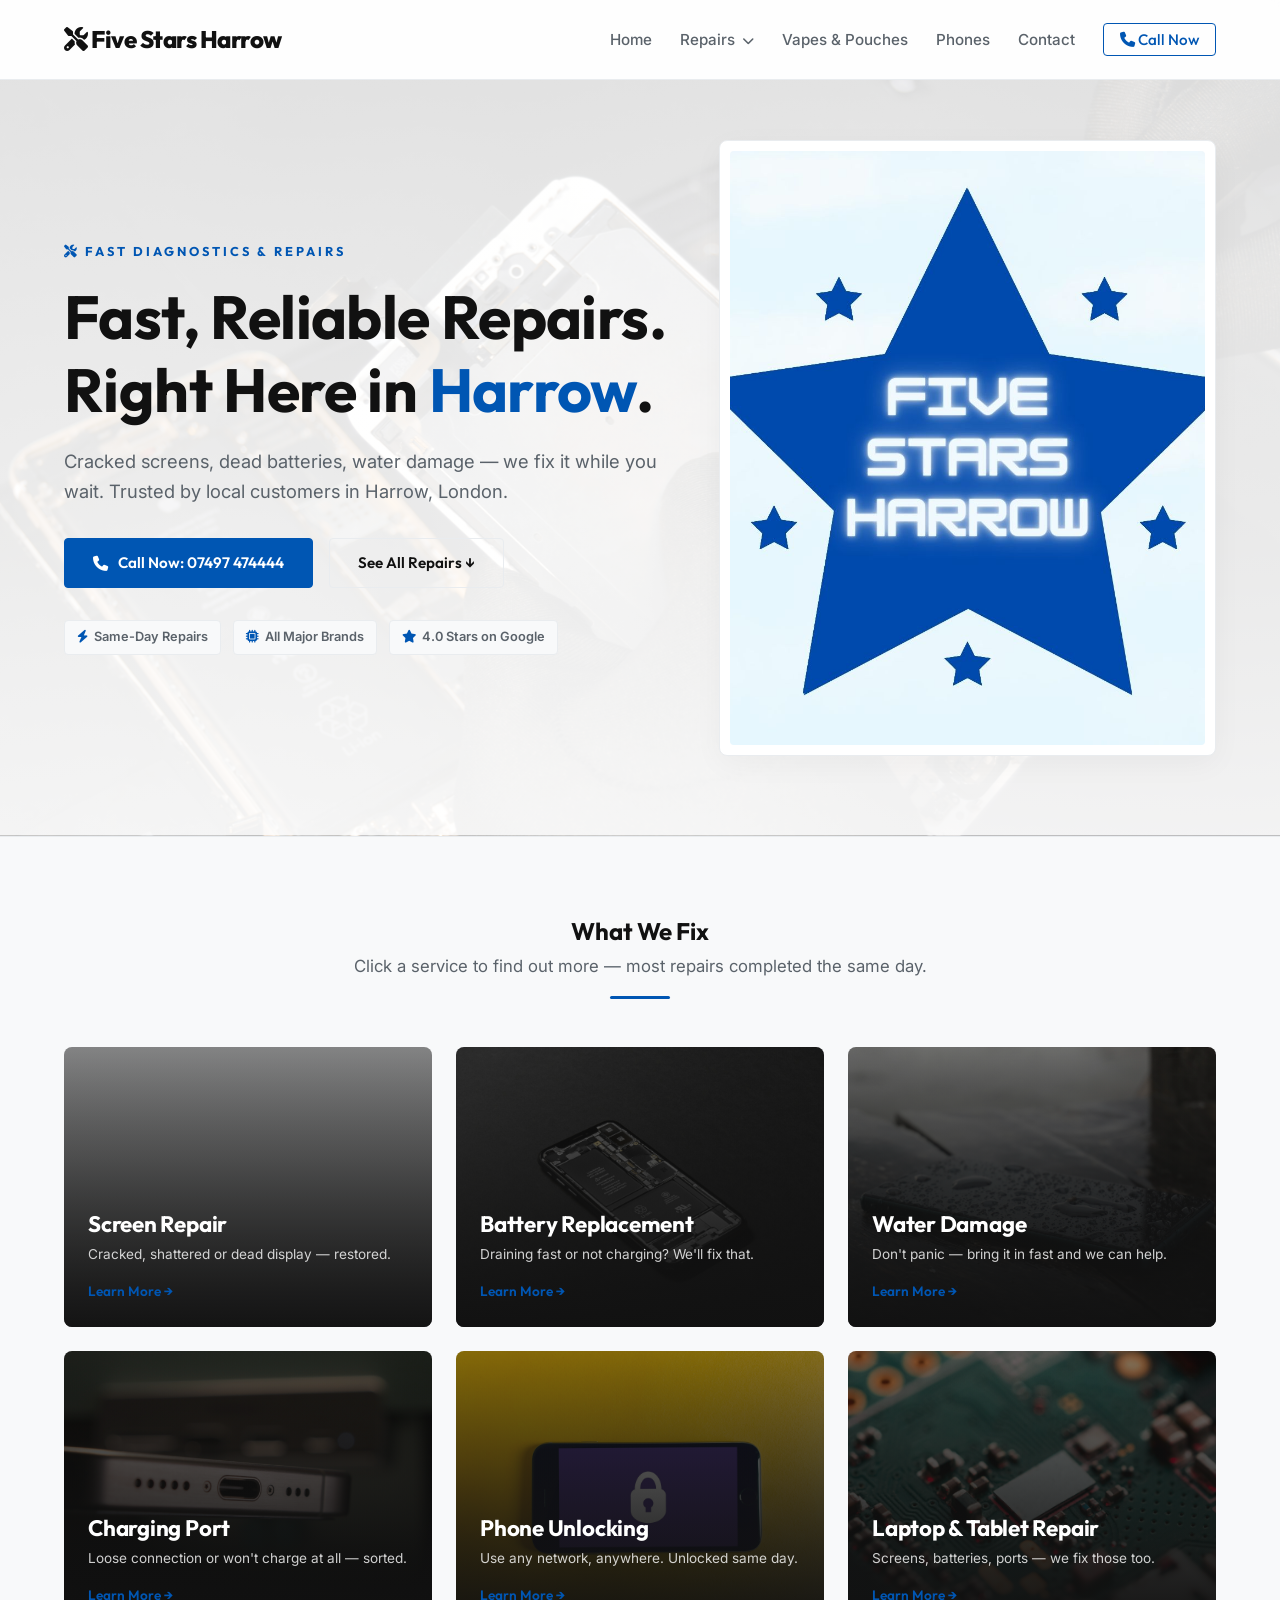
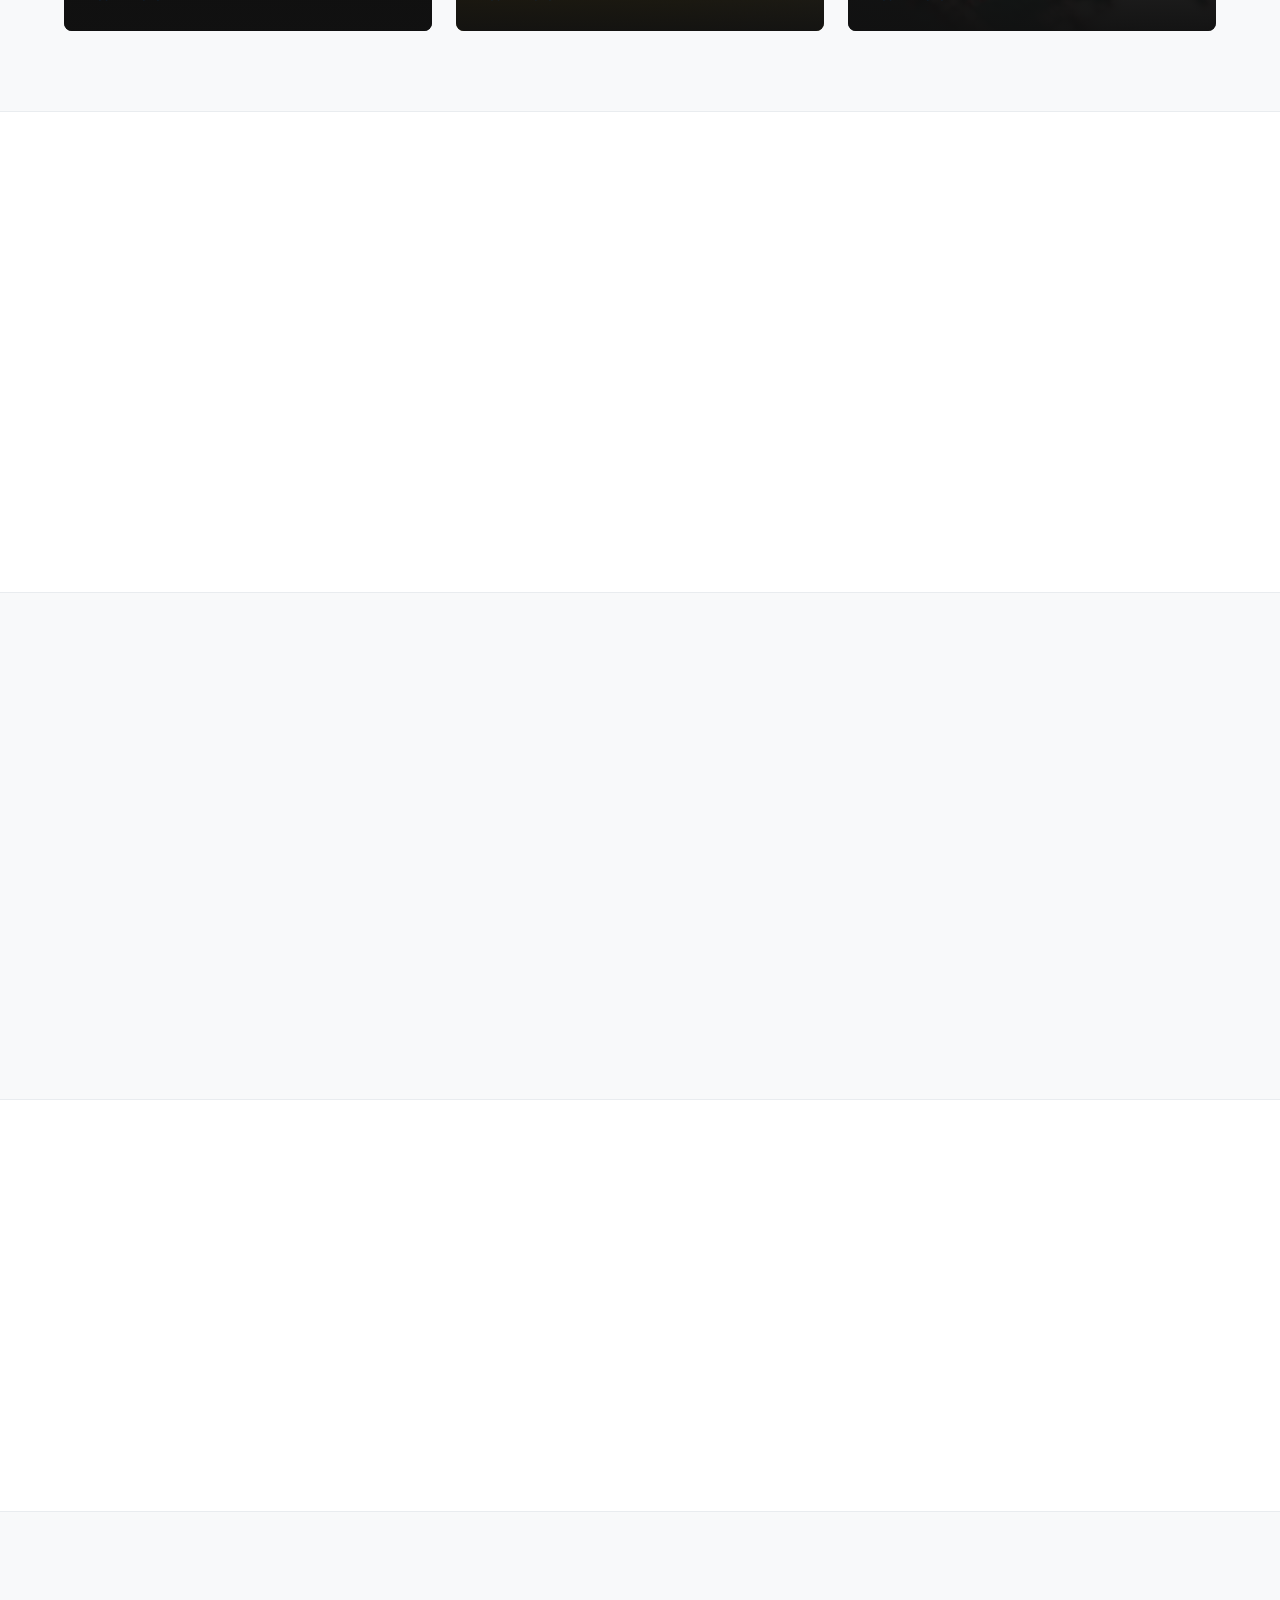
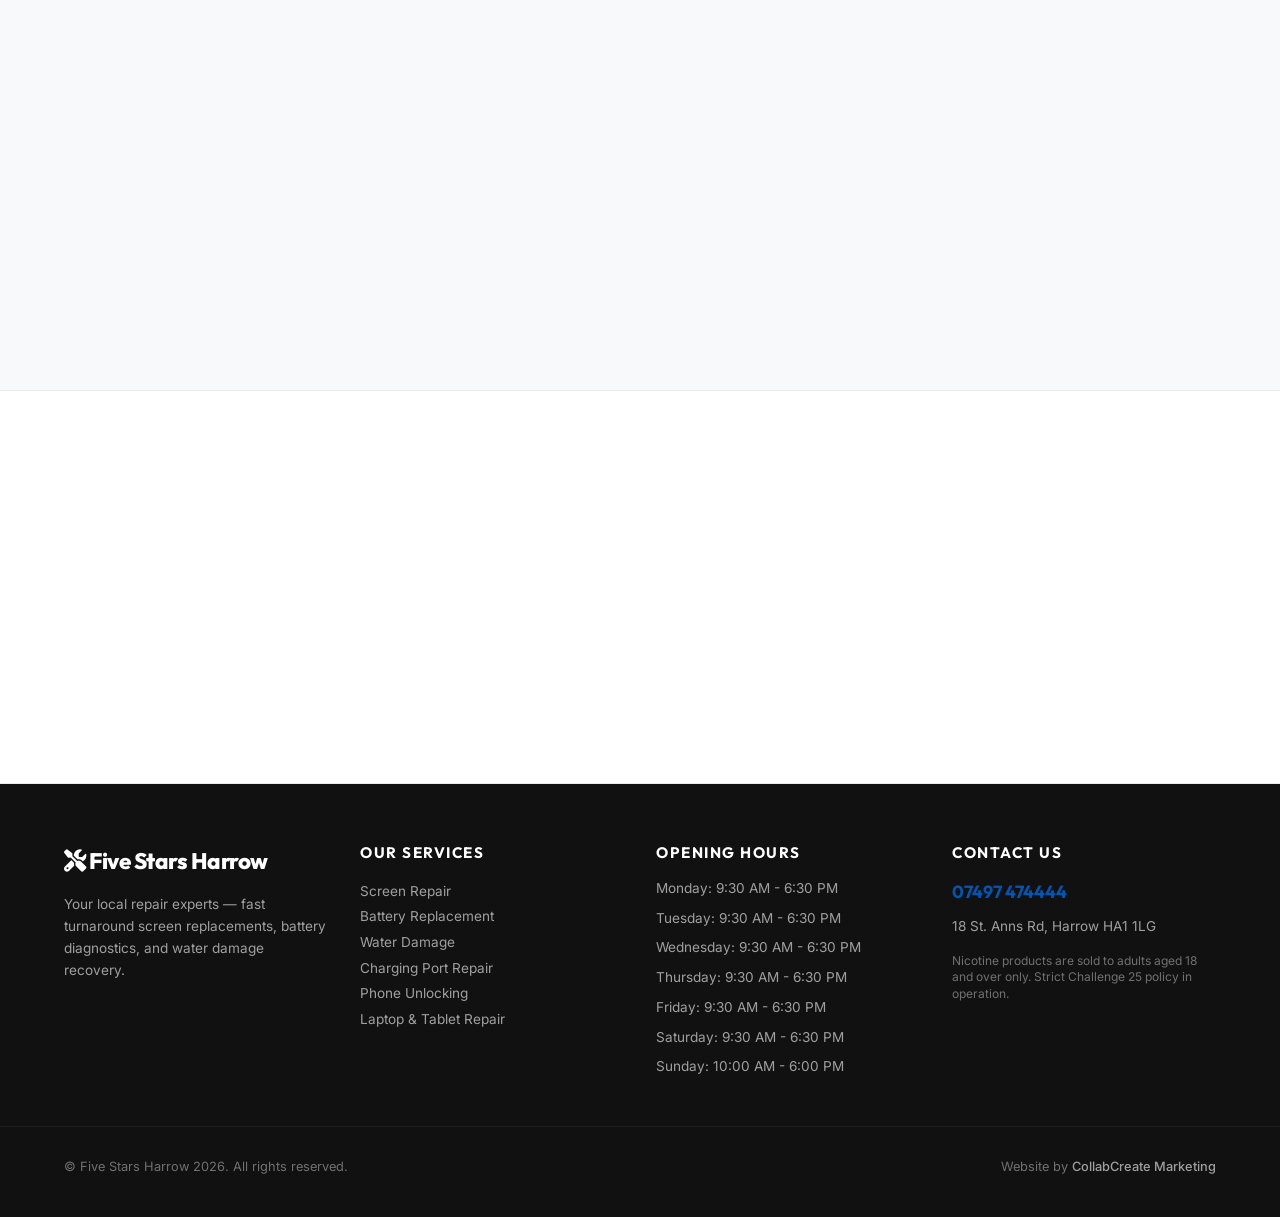
==== index.html @ ea3883a3 "Deploy premium responsive outreach site" ====
<!DOCTYPE html>
<html lang="en">
<head>
    <meta charset="UTF-8">
    <meta name="viewport" content="width=device-width, initial-scale=1.0">
    <title>Home | Five Stars Harrow Harrow, London</title>
    <link rel="stylesheet" href="styles.css">
    <link href="https://fonts.googleapis.com/css2?family=Inter:wght@300;400;500;600;700&family=Outfit:wght@400;500;600;700;800&display=swap" rel="stylesheet">
    <link rel="stylesheet" href="https://cdnjs.cloudflare.com/ajax/libs/font-awesome/6.4.0/css/all.min.css">
    
    <!-- Open Graph Metadata -->
    <meta property="og:title" content="Home | Five Stars Harrow Harrow, London">
    <meta property="og:description" content="Fast, premium screen repairs, battery replacements, water damage recovery, vapes, pouches, and refurbished phones in Harrow, London.">
    <meta property="og:image" content="https://mowleed2000.github.io/five-stars-harrow/storefront.webp">
    <meta property="og:url" content="https://mowleed2000.github.io/five-stars-harrow/index.html">
    <meta property="og:type" content="website">

    <!-- Microsoft Clarity Tracking Code -->
    <script type="text/javascript">
        (function(c,l,a,r,i,t,y){
            c[a]=c[a]||function(){(c[a].q=c[a].q||[]).push(arguments)};
            t=l.createElement(r);t.async=1;t.src="https://www.clarity.ms/tag/"+i;
            y=l.getElementsByTagName(r)[0];y.parentNode.insertBefore(t,y);
        })(window, document, "clarity", "script", "x1smlah9oa");
    </script>
</head>
<body>

    <nav class="navbar">
        <div class="container nav-container">
            <a href="index.html" class="logo"><i class="fa-solid fa-screwdriver-wrench"></i> Five Stars Harrow</a>
            <ul class="nav-links" id="navLinks">
                <li><a href="index.html">Home</a></li>
                <li class="dropdown">
                    <a href="#" class="dropdown-trigger">Repairs <i class="fa-solid fa-chevron-down" style="font-size:0.75rem; margin-left:3px;"></i></a>
                    <ul class="dropdown-menu">
                        <li><a href="screen-repair.html">Screen Repair</a></li>
                        <li><a href="battery-replacement.html">Battery Replacement</a></li>
                        <li><a href="water-damage.html">Water Damage</a></li>
                        <li><a href="charging-port.html">Charging Port Repair</a></li>
                        <li><a href="phone-unlocking.html">Phone Unlocking</a></li>
                        <li><a href="laptop-tablet.html">Laptop &amp; Tablet Repair</a></li>
                    </ul>
                </li>
                <li><a href="vapes-pouches.html">Vapes &amp; Pouches</a></li>
                <li><a href="phones-in-store.html">Phones</a></li>
                <li><a href="contact.html">Contact</a></li>
                <li><a href="tel:07497474444" class="btn-nav-cta"><i class="fa-solid fa-phone"></i> Call Now</a></li>
            </ul>
            <div class="hamburger" id="hamburger"><i class="fa-solid fa-bars"></i></div>
        </div>
    </nav>

    <!-- Hero Section -->
    <section class="hero" style="background-image: linear-gradient(rgba(255, 255, 255, 0.85), rgba(255, 255, 255, 0.95)), url('repair-hero.jpg');">
        <div class="container hero-grid">
            <div class="hero-content reveal">
                <span class="eyebrow"><i class="fa-solid fa-screwdriver-wrench"></i> Fast Diagnostics &amp; Repairs</span>
                <h1>Fast, Reliable Repairs. <br>Right Here in <span class="primary-text">Harrow</span>.</h1>
                <p class="hero-tagline">Cracked screens, dead batteries, water damage — we fix it while you wait. Trusted by local customers in Harrow, London.</p>
                <div class="hero-btns">
                    <a href="tel:07497474444" class="btn btn-primary"><i class="fa-solid fa-phone"></i> Call Now: 07497 474444</a>
                    <a href="#services" class="btn btn-outline">See All Repairs &darr;</a>
                </div>
                <div class="walk-ins-tag">
                    <span class="badge"><i class="fa-solid fa-bolt"></i> Same-Day Repairs</span>
                    <span class="badge"><i class="fa-solid fa-microchip"></i> All Major Brands</span>
                    <span class="badge"><i class="fa-solid fa-star"></i> 4.0 Stars on Google</span>
                </div>
            </div>
            <div class="hero-image-wrapper reveal">
                <div class="hero-image-frame" onclick="openLightbox('storefront.webp', 'Five Stars Harrow storefront in Harrow, London')">
                    <img src="storefront.webp" alt="Five Stars Harrow Storefront" class="hero-image">
                    <div class="frame-overlay">
                        <i class="fa-solid fa-magnifying-glass-plus"></i>
                        <span>View Storefront</span>
                    </div>
                </div>
            </div>
        </div>
    </section>

    <!-- Services Section -->
    <section class="services" id="services">
        <div class="container">
            <div class="section-header text-center reveal">
                <h2>What We Fix</h2>
                <p class="subheading">Click a service to find out more — most repairs completed the same day.</p>
                <div class="accent-divider"></div>
            </div>
            <div class="services-grid reveal">
                <!-- Screen Repair -->
                <a href="screen-repair.html" class="service-card-link">
                    <div class="service-card" style="background-image: linear-gradient(rgba(17, 17, 17, 0.45), rgba(17, 17, 17, 0.75)), url('cracked-screen.jpg');">
                        <div class="card-content">
                            <h3>Screen Repair</h3>
                            <p>Cracked, shattered or dead display — restored.</p>
                            <span class="learn-more">Learn More &rarr;</span>
                        </div>
                    </div>
                </a>
                <!-- Battery Replacement -->
                <a href="battery-replacement.html" class="service-card-link">
                    <div class="service-card" style="background-image: linear-gradient(rgba(17, 17, 17, 0.45), rgba(17, 17, 17, 0.75)), url('battery-repair.jpg');">
                        <div class="card-content">
                            <h3>Battery Replacement</h3>
                            <p>Draining fast or not charging? We'll fix that.</p>
                            <span class="learn-more">Learn More &rarr;</span>
                        </div>
                    </div>
                </a>
                <!-- Water Damage -->
                <a href="water-damage.html" class="service-card-link">
                    <div class="service-card" style="background-image: linear-gradient(rgba(17, 17, 17, 0.45), rgba(17, 17, 17, 0.75)), url('water-damage.jpg');">
                        <div class="card-content">
                            <h3>Water Damage</h3>
                            <p>Don't panic — bring it in fast and we can help.</p>
                            <span class="learn-more">Learn More &rarr;</span>
                        </div>
                    </div>
                </a>
                <!-- Charging Port -->
                <a href="charging-port.html" class="service-card-link">
                    <div class="service-card" style="background-image: linear-gradient(rgba(17, 17, 17, 0.45), rgba(17, 17, 17, 0.75)), url('charging-port.jpg');">
                        <div class="card-content">
                            <h3>Charging Port</h3>
                            <p>Loose connection or won't charge at all — sorted.</p>
                            <span class="learn-more">Learn More &rarr;</span>
                        </div>
                    </div>
                </a>
                <!-- Phone Unlocking -->
                <a href="phone-unlocking.html" class="service-card-link">
                    <div class="service-card" style="background-image: linear-gradient(rgba(17, 17, 17, 0.45), rgba(17, 17, 17, 0.75)), url('unlock-phone.jpg');">
                        <div class="card-content">
                            <h3>Phone Unlocking</h3>
                            <p>Use any network, anywhere. Unlocked same day.</p>
                            <span class="learn-more">Learn More &rarr;</span>
                        </div>
                    </div>
                </a>
                <!-- Laptop & Tablet Repair -->
                <a href="laptop-tablet.html" class="service-card-link">
                    <div class="service-card" style="background-image: linear-gradient(rgba(17, 17, 17, 0.45), rgba(17, 17, 17, 0.75)), url('circuit-board.jpg');">
                        <div class="card-content">
                            <h3>Laptop &amp; Tablet Repair</h3>
                            <p>Screens, batteries, ports — we fix those too.</p>
                            <span class="learn-more">Learn More &rarr;</span>
                        </div>
                    </div>
                </a>
            </div>
        </div>
    </section>

    <!-- Why Us Section -->
    <section class="why-us">
        <div class="container">
            <div class="section-header text-center reveal">
                <h2>Why Customers Come Back to Us</h2>
                <div class="accent-divider"></div>
            </div>
            
            <div class="why-us-grid reveal">
                <div class="why-card">
                    <div class="why-icon"><i class="fa-solid fa-clock"></i></div>
                    <h3>Same-Day Service</h3>
                    <p>Most repairs are done within the hour. We know you can't be without your phone.</p>
                </div>
                <div class="why-card">
                    <div class="why-icon"><i class="fa-solid fa-gem"></i></div>
                    <h3>Quality Parts Only</h3>
                    <p>We use premium replacement parts on every repair — no cheap substitutes.</p>
                </div>
                <div class="why-card">
                    <div class="why-icon"><i class="fa-solid fa-circle-check"></i></div>
                    <h3>No Fix, No Fee</h3>
                    <p>We diagnose for free. If we can't fix it, you don't pay a penny.</p>
                </div>
            </div>
        </div>
    </section>

    <!-- Vapes Teaser -->
    <section class="vapes-teaser">
        <div class="container vapes-teaser-grid">
            <div class="vapes-teaser-content reveal">
                <span class="eyebrow" style="color: var(--primary); font-weight: 700; text-transform: uppercase; letter-spacing: 2px; font-size: 0.8rem; margin-bottom: 12px; display: block;">Vapes &amp; Nicotine Pouches</span>
                <h2>Premium Vapes &amp; Pouches</h2>
                <p>We stock all the major brands including Lost Mary, IVG, Elf, Nordic Spirit, Velo, Pablo, ZYN and more. Smoke-free alternatives and disposable vapes available in store.</p>
                <a href="vapes-pouches.html" class="btn btn-primary">Browse Products &rarr;</a>
                <p class="disclaimer-text">Nicotine products are strictly for adults aged 18+ only. Challenge 25 policy applies.</p>
            </div>
            <div class="vape-brand-anchors reveal">
                <img src="Lost Mary reuse.jpg" alt="Lost Mary" class="teaser-brand-img">
                <img src="IVG Reuse 1.jpg" alt="IVG" class="teaser-brand-img">
            </div>
        </div>
    </section>

    <!-- Refurbished Phones Teaser -->
    <section class="phones-teaser">
        <div class="container phones-teaser-grid">
            <div class="phone-anchors-grid reveal">
                <div class="phone-item-card"><img src="Iphone 17 pro max.webp" alt="iPhone"><span>iPhone</span></div>
                <div class="phone-item-card"><img src="Samsung s26 ultra.webp" alt="Samsung"><span>Samsung</span></div>
                <div class="phone-item-card"><img src="Google Pixel 10a.webp" alt="Pixel"><span>Pixel</span></div>
            </div>
            <div class="phones-teaser-content reveal">
                <span class="eyebrow" style="color: var(--primary); font-weight: 700; text-transform: uppercase; letter-spacing: 2px; font-size: 0.8rem; margin-bottom: 12px; display: block;">Buy Refurbished Handsets</span>
                <h2>Refurbished Phones In Store</h2>
                <p>Looking for a quality handset without the new price tag? We carry a rotating selection of second-hand smartphones — tested, cleaned, warrantied, and ready to use.</p>
                <a href="phones-in-store.html" class="btn btn-primary">Check Availability &rarr;</a>
            </div>
        </div>
    </section>

    <!-- Reviews Section -->
    <section class="reviews">
        <div class="container">
            <div class="section-header text-center reveal">
                <h2>Loved By The Community</h2>
                <p class="subheading">Direct reviews from our local Google Business Profile page.</p>
                <div class="accent-divider"></div>
            </div>
            <div class="reviews-grid reveal">
                
                <div class="review-card">
                    <p class="review-text">"Anand and his team were very good. Gave me a brand item as such a good price. Really recommend you go here. Fantastic place."</p>
                    <div class="review-author">
                        <span>— Rakesh Josen</span>
                        <span class="stars">★★★★★</span>
                    </div>
                </div>
    
                <div class="review-card">
                    <p class="review-text">"I buy iPhone 16 pro max brand new low price £1045 1year warranty I m happy"</p>
                    <div class="review-author">
                        <span>— Baljit Kaur</span>
                        <span class="stars">★★★★★</span>
                    </div>
                </div>
    
                <div class="review-card">
                    <p class="review-text">"Customer service is truly their trademark. Always satisfied with their mobile repair—reliable and consistent every time."</p>
                    <div class="review-author">
                        <span>— Mayank Jain</span>
                        <span class="stars">★★★★★</span>
                    </div>
                </div>
    
            </div>
        </div>
    </section>

    <!-- Final CTA -->
    <section class="final-cta text-center reveal" style="background-image: linear-gradient(rgba(17, 17, 17, 0.8), rgba(17, 17, 17, 0.9)), url('technician.jpg'); background-size: cover; background-position: center; color: #ffffff;">
        <div class="container">
            <h2>Ready to Get Your Device Repaired?</h2>
            <p>Visit our shop in Harrow, London or call ahead to check parts availability.</p>
            <a href="tel:07497474444" class="btn btn-primary btn-large"><i class="fa-solid fa-phone"></i> Call 07497 474444</a>
        </div>
    </section>

    <!-- Lightbox Modal -->
    <div id="lightboxModal" class="lightbox">
        <span class="lightbox-close" onclick="closeLightbox()">&times;</span>
        <img class="lightbox-content" id="lightboxImg">
        <div id="lightboxCaption" class="lightbox-caption"></div>
    </div>

    <footer class="footer">
        <div class="container footer-grid">
            <div class="footer-brand">
                <a href="index.html" class="footer-logo"><i class="fa-solid fa-screwdriver-wrench"></i> Five Stars Harrow</a>
                <p style="margin-top: 15px; font-size: 0.85rem; line-height: 1.6; color: rgba(255, 255, 255, 0.6);">Your local repair experts — fast turnaround screen replacements, battery diagnostics, and water damage recovery.</p>
            </div>
            <div class="footer-links">
                <h4>Our Services</h4>
                <p><a href="screen-repair.html">Screen Repair</a></p>
                <p><a href="battery-replacement.html">Battery Replacement</a></p>
                <p><a href="water-damage.html">Water Damage</a></p>
                <p><a href="charging-port.html">Charging Port Repair</a></p>
                <p><a href="phone-unlocking.html">Phone Unlocking</a></p>
                <p><a href="laptop-tablet.html">Laptop &amp; Tablet Repair</a></p>
            </div>
            <div class="footer-hours">
                <h4>Opening Hours</h4>
                <ul>
                    <li>Monday: 9:30 AM - 6:30 PM</li><li>Tuesday: 9:30 AM - 6:30 PM</li><li>Wednesday: 9:30 AM - 6:30 PM</li><li>Thursday: 9:30 AM - 6:30 PM</li><li>Friday: 9:30 AM - 6:30 PM</li><li>Saturday: 9:30 AM - 6:30 PM</li><li>Sunday: 10:00 AM - 6:00 PM</li>
                </ul>
            </div>
            <div class="footer-contact">
                <h4>Contact Us</h4>
                <p class="phone-num"><a href="tel:07497474444">07497 474444</a></p>
                <p style="margin-top: 10px; font-size: 0.85rem; color: rgba(255, 255, 255, 0.6);">18 St. Anns Rd, Harrow HA1 1LG</p>
                <p style="margin-top: 15px; font-size: 0.75rem; color: rgba(255, 255, 255, 0.4); line-height: 1.4;">
                    Nicotine products are sold to adults aged 18 and over only. Strict Challenge 25 policy in operation.
                </p>
            </div>
        </div>
        <div class="footer-bottom">
            <div class="container" style="display: flex; justify-content: space-between; flex-wrap: wrap; gap: 10px; width: 100%;">
                <p>&copy; Five Stars Harrow 2026. All rights reserved.</p>
                <p class="agency-credit">Website by <a href="https://collabcreate.co.uk" target="_blank">CollabCreate Marketing</a></p>
            </div>
        </div>
    </footer>
    <script src="script.js"></script>
</body>
</html>
---- styles.css ----
/* CCM Tech Repair Site Stylesheet */
:root {
    --bg-main: #ffffff;
    --bg-card: #ffffff;
    --bg-alternate: #f8f9fa;
    --text-main: #111111;
    --text-muted: #5a626a;
    --border-color: #e9ecef;
    --primary: #0056b3;
    --primary-hover: #004094;
    --primary-glow: rgba(0, 86, 179, 0.15);
    --shadow: 0 8px 30px rgba(0, 0, 0, 0.04);
    --font-sans: 'Inter', sans-serif;
    --font-heading: 'Outfit', sans-serif;
    --nav-height: 80px;
}

/* Global Reset */
* {
    margin: 0;
    padding: 0;
    box-sizing: border-box;
}

html, body {
    width: 100%;
    overflow-x: hidden;
    background-color: var(--bg-main);
    color: var(--text-main);
    font-family: var(--font-sans);
    line-height: 1.6;
    scroll-behavior: smooth;
}

/* Layout Utilities */
.container {
    max-width: 1200px;
    margin: 0 auto;
    padding: 0 24px;
    width: 100%;
}

.text-center {
    text-align: center;
}

.primary-text {
    color: var(--primary);
}

.accent-divider {
    width: 60px;
    height: 3px;
    background-color: var(--primary);
    margin: 16px auto 0;
    border-radius: 2px;
}

.section-subtitle {
    display: inline-block;
    font-family: var(--font-heading);
    font-size: 0.8rem;
    font-weight: 700;
    text-transform: uppercase;
    letter-spacing: 3px;
    color: var(--primary);
    margin-bottom: 12px;
}

/* Typography */
h1, h2, h3, h4 {
    font-family: var(--font-heading);
    font-weight: 700;
    letter-spacing: -0.01em;
    line-height: 1.2;
}

/* Scroll Animations */
.reveal {
    opacity: 0;
    transform: translateY(30px);
    transition: all 0.8s cubic-bezier(0.16, 1, 0.3, 1);
}

.reveal.active {
    opacity: 1;
    transform: translateY(0);
}

/* Buttons */
.btn {
    display: inline-flex;
    align-items: center;
    justify-content: center;
    gap: 10px;
    padding: 12px 28px;
    font-family: var(--font-heading);
    font-size: 0.95rem;
    font-weight: 600;
    text-decoration: none;
    border-radius: 4px;
    transition: all 0.3s ease;
    cursor: pointer;
    border: none;
}

.btn-primary {
    background-color: var(--primary);
    color: #ffffff;
    border: 1px solid var(--primary);
}

.btn-primary:hover {
    background-color: var(--primary-hover);
    border-color: var(--primary-hover);
    transform: translateY(-2px);
    box-shadow: 0 8px 20px var(--primary-glow);
}

.btn-outline {
    background-color: transparent;
    color: var(--text-main);
    border: 1px solid var(--border-color);
}

.btn-outline:hover {
    background-color: var(--bg-alternate);
    border-color: var(--primary);
    color: var(--primary);
    transform: translateY(-2px);
}

/* Navigation Bar */
.navbar {
    position: fixed;
    top: 0;
    left: 0;
    width: 100%;
    height: var(--nav-height);
    background-color: rgba(255, 255, 255, 0.95);
    backdrop-filter: blur(8px);
    -webkit-backdrop-filter: blur(8px);
    border-bottom: 1px solid var(--border-color);
    z-index: 1000;
    display: flex;
    align-items: center;
}

.nav-container {
    display: flex;
    justify-content: space-between;
    align-items: center;
}

.logo {
    font-family: var(--font-heading);
    font-size: 1.5rem;
    font-weight: 800;
    color: var(--text-main);
    text-decoration: none;
    letter-spacing: -0.5px;
}

.nav-links {
    display: flex;
    align-items: center;
    list-style: none;
    gap: 28px;
}

.nav-links a {
    color: var(--text-muted);
    text-decoration: none;
    font-size: 0.95rem;
    font-weight: 500;
    transition: color 0.3s ease;
}

.nav-links a:hover {
    color: var(--text-main);
}

.btn-nav-cta {
    background-color: transparent;
    color: var(--primary) !important;
    border: 1px solid var(--primary);
    padding: 6px 16px;
    border-radius: 4px;
    font-family: var(--font-heading);
    font-size: 0.85rem;
    font-weight: 600;
    transition: all 0.3s ease;
}

.btn-nav-cta:hover {
    background-color: var(--primary);
    color: #ffffff !important;
}

.hamburger {
    display: none;
    color: var(--text-main);
    font-size: 1.4rem;
    cursor: pointer;
}

/* Dropdown Menu */
.dropdown {
    position: relative;
}

.dropdown-menu {
    display: none;
    position: absolute;
    top: 100%;
    left: 0;
    background-color: var(--bg-card);
    border: 1px solid var(--border-color);
    box-shadow: var(--shadow);
    list-style: none;
    min-width: 220px;
    border-radius: 4px;
    padding: 10px 0;
    z-index: 100;
}

.dropdown-menu li a {
    display: block;
    padding: 10px 20px;
    color: var(--text-main);
    font-size: 0.9rem;
    text-transform: none;
    letter-spacing: normal;
}

.dropdown-menu li a:hover {
    background-color: var(--bg-alternate);
    color: var(--primary);
}

.dropdown:hover .dropdown-menu {
    display: block;
}

/* Hero Section */
.hero {
    padding: calc(var(--nav-height) + 60px) 0 80px;
    background-size: cover;
    background-position: center;
    position: relative;
}

.hero-grid {
    display: grid;
    grid-template-columns: 1.1fr 0.9fr;
    gap: 48px;
    align-items: center;
}

.hero-content .eyebrow {
    font-family: var(--font-heading);
    color: var(--primary);
    font-size: 0.8rem;
    font-weight: 700;
    text-transform: uppercase;
    letter-spacing: 3px;
    margin-bottom: 20px;
    display: block;
}

.hero h1 {
    font-size: 3.8rem;
    margin-bottom: 20px;
    color: var(--text-main);
}

.hero-tagline {
    font-size: 1.15rem;
    color: var(--text-muted);
    margin-bottom: 32px;
}

.hero-btns {
    display: flex;
    gap: 16px;
    margin-bottom: 32px;
}

.walk-ins-tag {
    display: flex;
    flex-wrap: wrap;
    gap: 12px;
}

.badge {
    display: inline-flex;
    align-items: center;
    gap: 6px;
    background-color: var(--bg-alternate);
    border: 1px solid var(--border-color);
    color: var(--text-muted);
    padding: 6px 12px;
    border-radius: 4px;
    font-size: 0.8rem;
    font-weight: 600;
}

.badge i {
    color: var(--primary);
}

.hero-image-wrapper {
    position: relative;
    width: 100%;
}

.hero-image-frame {
    position: relative;
    border: 1px solid var(--border-color);
    padding: 10px;
    border-radius: 8px;
    background-color: var(--bg-card);
    box-shadow: var(--shadow);
    cursor: pointer;
    overflow: hidden;
}

.hero-image {
    width: 100%;
    border-radius: 4px;
    display: block;
    object-fit: cover;
    aspect-ratio: 4/5;
    transition: transform 0.5s ease;
}

.hero-image-frame:hover .hero-image {
    transform: scale(1.02);
}

.frame-overlay {
    position: absolute;
    top: 10px;
    left: 10px;
    right: 10px;
    bottom: 10px;
    background-color: rgba(17, 17, 17, 0.85);
    display: flex;
    flex-direction: column;
    align-items: center;
    justify-content: center;
    gap: 10px;
    color: #ffffff;
    opacity: 0;
    transition: opacity 0.3s ease;
    border-radius: 4px;
}

.hero-image-frame:hover .frame-overlay {
    opacity: 1;
}

.frame-overlay i {
    font-size: 1.8rem;
    color: var(--primary);
}

.frame-overlay span {
    font-family: var(--font-heading);
    font-size: 0.8rem;
    font-weight: 600;
    text-transform: uppercase;
    letter-spacing: 1.5px;
}

/* Services Grid on Home */
.services {
    padding: 80px 0;
    background-color: var(--bg-alternate);
    border-top: 1px solid var(--border-color);
    border-bottom: 1px solid var(--border-color);
}

.services .section-header {
    margin-bottom: 48px;
}

.services .subheading {
    color: var(--text-muted);
    font-size: 1.05rem;
    margin-top: 8px;
}

.services-grid {
    display: grid;
    grid-template-columns: repeat(3, 1fr);
    gap: 24px;
}

.service-card-link {
    text-decoration: none;
}

.service-card {
    height: 280px;
    border-radius: 8px;
    background-size: cover;
    background-position: center;
    position: relative;
    overflow: hidden;
    display: flex;
    align-items: flex-end;
    transition: transform 0.3s ease, box-shadow 0.3s ease;
}

.service-card::after {
    content: '';
    position: absolute;
    top: 0;
    left: 0;
    width: 100%;
    height: 100%;
    background: linear-gradient(to top, rgba(17, 17, 17, 0.95) 0%, rgba(17, 17, 17, 0.4) 60%, rgba(17, 17, 17, 0.1) 100%);
    z-index: 1;
    transition: background 0.3s ease;
}

.service-card:hover {
    transform: translateY(-4px);
    box-shadow: 0 12px 30px rgba(0, 0, 0, 0.15);
}

.service-card:hover::after {
    background: linear-gradient(to top, rgba(17, 17, 17, 0.98) 0%, rgba(17, 17, 17, 0.5) 60%, rgba(17, 17, 17, 0.2) 100%);
}

.card-content {
    padding: 24px;
    color: #ffffff;
    width: 100%;
    z-index: 2;
}

.service-card h3 {
    font-size: 1.4rem;
    margin-bottom: 6px;
    color: #ffffff;
}

.service-card p {
    font-size: 0.85rem;
    color: rgba(255, 255, 255, 0.8);
    margin-bottom: 12px;
}

.learn-more {
    font-family: var(--font-heading);
    font-size: 0.85rem;
    font-weight: 600;
    color: var(--primary);
}

/* Why Us Section */
.why-us {
    padding: 80px 0;
}

.why-us-grid {
    display: grid;
    grid-template-columns: repeat(3, 1fr);
    gap: 32px;
    margin-top: 48px;
}

.why-card {
    background-color: var(--bg-card);
    border: 1px solid var(--border-color);
    border-radius: 8px;
    padding: 32px;
    box-shadow: var(--shadow);
}

.why-icon {
    font-size: 2.2rem;
    color: var(--primary);
    margin-bottom: 20px;
}

.why-card h3 {
    font-size: 1.25rem;
    margin-bottom: 12px;
}

.why-card p {
    color: var(--text-muted);
    font-size: 0.9rem;
}

/* Vapes Teaser */
.vapes-teaser {
    padding: 80px 0;
    background-color: var(--bg-alternate);
    border-top: 1px solid var(--border-color);
    border-bottom: 1px solid var(--border-color);
}

.vapes-teaser-grid {
    display: grid;
    grid-template-columns: 1.1fr 0.9fr;
    gap: 48px;
    align-items: center;
}

.vapes-teaser-content h2 {
    font-size: 2.5rem;
    margin-bottom: 16px;
}

.vapes-teaser-content p {
    color: var(--text-muted);
    margin-bottom: 24px;
    font-size: 1.05rem;
}

.disclaimer-text {
    font-size: 0.75rem;
    color: var(--text-muted);
    margin-top: 16px;
}

.vape-brand-anchors {
    display: flex;
    justify-content: center;
    gap: 20px;
}

.teaser-brand-img {
    width: 45%;
    max-width: 180px;
    border-radius: 8px;
    border: 1px solid var(--border-color);
    box-shadow: var(--shadow);
}

/* Phones Teaser */
.phones-teaser {
    padding: 80px 0;
}

.phones-teaser-grid {
    display: grid;
    grid-template-columns: 1fr 1fr;
    gap: 48px;
    align-items: center;
}

.phones-teaser-content h2 {
    font-size: 2.5rem;
    margin-bottom: 16px;
}

.phones-teaser-content p {
    color: var(--text-muted);
    margin-bottom: 24px;
    font-size: 1.05rem;
}

.phone-anchors-grid {
    display: grid;
    grid-template-columns: repeat(3, 1fr);
    gap: 16px;
}

.phone-item-card {
    text-align: center;
    background-color: var(--bg-alternate);
    border: 1px solid var(--border-color);
    padding: 16px;
    border-radius: 8px;
}

.phone-item-card img {
    width: 100%;
    height: auto;
    max-height: 120px;
    object-fit: contain;
    margin-bottom: 10px;
}

.phone-item-card span {
    font-family: var(--font-heading);
    font-size: 0.8rem;
    font-weight: 600;
}

/* Reviews on Home */
.reviews {
    padding: 80px 0;
    background-color: var(--bg-alternate);
    border-top: 1px solid var(--border-color);
    border-bottom: 1px solid var(--border-color);
}

.reviews-grid {
    display: grid;
    grid-template-columns: repeat(3, 1fr);
    gap: 24px;
    margin-top: 40px;
}

.review-card {
    background-color: var(--bg-card);
    border: 1px solid var(--border-color);
    padding: 32px;
    border-radius: 6px;
    box-shadow: var(--shadow);
    display: flex;
    flex-direction: column;
    justify-content: space-between;
}

.review-card .review-text {
    font-style: italic;
    font-size: 0.95rem;
    color: var(--text-muted);
    margin-bottom: 20px;
}

.review-author {
    font-family: var(--font-heading);
    font-weight: 600;
    font-size: 0.85rem;
    display: flex;
    justify-content: space-between;
    align-items: center;
}

.stars {
    color: #ffb400;
    font-size: 0.8rem;
}

/* Final CTA */
.final-cta {
    padding: 100px 0;
    background-size: cover;
    background-position: center;
    color: #ffffff;
}

.final-cta h2 {
    font-size: 3rem;
    margin-bottom: 16px;
    color: #ffffff;
}

.final-cta p {
    font-size: 1.15rem;
    color: rgba(255, 255, 255, 0.85);
    margin-bottom: 30px;
}

.btn-large {
    padding: 14px 40px;
    font-size: 1.1rem;
}

/* Service Page Styling */
.service-hero {
    padding: 120px 0 80px;
    background-size: cover;
    background-position: center;
    color: #ffffff;
}

.service-hero h1 {
    font-size: 3.5rem;
    color: #ffffff;
    margin-bottom: 16px;
}

.service-hero p {
    font-size: 1.2rem;
    color: rgba(255, 255, 255, 0.85);
    margin-bottom: 28px;
}

.details-grid {
    display: grid;
    grid-template-columns: 1.05fr 0.95fr;
    gap: 64px;
    align-items: center;
}

.service-details {
    padding: 80px 0;
}

.details-text h2 {
    font-size: 2.2rem;
    margin-bottom: 20px;
}

.details-text p {
    color: var(--text-muted);
    font-size: 1.05rem;
    margin-bottom: 24px;
}

.symptoms-box {
    background-color: var(--bg-alternate);
    border: 1px solid var(--border-color);
    padding: 24px;
    border-radius: 6px;
}

.symptoms-box h3 {
    font-size: 1.15rem;
    margin-bottom: 16px;
}

.symptoms-list {
    list-style: none;
    display: flex;
    flex-direction: column;
    gap: 12px;
}

.symptoms-list li {
    font-size: 0.95rem;
    color: var(--text-muted);
    display: flex;
    align-items: center;
    gap: 10px;
}

.symptoms-list li i {
    color: var(--primary);
}

.in-process-img {
    width: 100%;
    border-radius: 8px;
    border: 1px solid var(--border-color);
    box-shadow: var(--shadow);
}

.service-gallery {
    padding: 60px 0;
    background-color: var(--bg-alternate);
    border-top: 1px solid var(--border-color);
    border-bottom: 1px solid var(--border-color);
}

.gallery-row {
    display: grid;
    grid-template-columns: repeat(auto-fit, minmax(250px, 1fr));
    gap: 20px;
    margin-top: 40px;
}

.gallery-item-wrapper {
    background-color: var(--bg-card);
    border: 1px solid var(--border-color);
    border-radius: 6px;
    padding: 8px;
    cursor: pointer;
    text-align: center;
    box-shadow: var(--shadow);
}

.gallery-item-wrapper img {
    width: 100%;
    height: 180px;
    object-fit: cover;
    border-radius: 4px;
    margin-bottom: 8px;
}

.gallery-item-wrapper span {
    font-family: var(--font-heading);
    font-size: 0.85rem;
    font-weight: 600;
}

/* Battery gallery containment (Checklist Issue 6) */
.battery-gallery .gallery-item-wrapper img {
    object-fit: contain !important;
    background-color: var(--bg-alternate);
}

.service-cta {
    padding: 80px 0;
}

.service-cta h2 {
    font-size: 2.2rem;
    margin-bottom: 12px;
}

.service-cta p {
    color: var(--text-muted);
    margin-bottom: 24px;
}

.related-services {
    padding: 80px 0;
    background-color: var(--bg-alternate);
    border-top: 1px solid var(--border-color);
}

.related-grid {
    display: grid;
    grid-template-columns: repeat(3, 1fr);
    gap: 24px;
    margin-top: 40px;
}

.related-card {
    background-color: var(--bg-card);
    border: 1px solid var(--border-color);
    padding: 28px;
    border-radius: 6px;
    box-shadow: var(--shadow);
}

.related-card h3 {
    font-size: 1.2rem;
    margin-bottom: 10px;
}

.related-card p {
    font-size: 0.85rem;
    color: var(--text-muted);
    margin-bottom: 16px;
}

/* Page Hero Template */
.page-hero {
    padding: calc(var(--nav-height) + 40px) 0 40px;
    border-bottom: 1px solid var(--border-color);
    background-color: var(--bg-alternate);
}

.page-hero h1 {
    font-size: 3rem;
    margin-bottom: 8px;
}

.page-hero p {
    font-size: 1.1rem;
    color: var(--text-muted);
}

/* Vapes Page Specific */
.pouches-section, .vapes-section {
    padding: 80px 0;
}

.pouches-section {
    border-bottom: 1px solid var(--border-color);
}

.pouches-grid {
    display: grid;
    grid-template-columns: repeat(5, 1fr);
    gap: 20px;
    margin-top: 48px;
}

.vapes-grid-two {
    display: grid;
    grid-template-columns: repeat(2, 1fr);
    gap: 24px;
    max-width: 600px;
    margin: 48px auto 0;
}

.brand-card, .brand-card-two {
    background-color: var(--bg-card);
    border: 1px solid var(--border-color);
    padding: 16px;
    border-radius: 8px;
    text-align: center;
    box-shadow: var(--shadow);
}

.brand-card img, .brand-card-two img {
    width: 100%;
    height: 140px;
    object-fit: contain;
    margin-bottom: 12px;
}

.brand-card h3, .brand-card-two h3 {
    font-size: 1rem;
    font-family: var(--font-heading);
    font-weight: 700;
}

.vapes-cta, .phones-cta, .contact-cta {
    padding: 60px 0;
    background-color: var(--bg-alternate);
    border-top: 1px solid var(--border-color);
    border-bottom: 1px solid var(--border-color);
}

/* Refurbished Phones Page */
.phones-section {
    padding: 80px 0;
}

.intro-paragraph {
    max-width: 700px;
    margin: 0 auto 48px;
    font-size: 1.05rem;
    color: var(--text-muted);
}

.phones-grid {
    display: grid;
    grid-template-columns: repeat(3, 1fr);
    gap: 24px;
}

.phone-product-card {
    background-color: var(--bg-card);
    border: 1px solid var(--border-color);
    padding: 24px;
    border-radius: 8px;
    text-align: center;
    box-shadow: var(--shadow);
}

.phone-product-card img {
    width: 100%;
    height: 180px;
    object-fit: contain;
    margin-bottom: 16px;
}

.phone-product-card h3 {
    font-size: 1.15rem;
    margin-bottom: 8px;
}

.avail-badge {
    display: inline-block;
    font-family: var(--font-heading);
    font-size: 0.75rem;
    font-weight: 700;
    color: var(--primary);
    background-color: var(--primary-glow);
    padding: 4px 12px;
    border-radius: 20px;
}

/* Contact Page Specific */
.contact-details-section {
    padding: 80px 0;
}

.contact-grid-page {
    display: grid;
    grid-template-columns: 1fr 1fr;
    gap: 64px;
    align-items: center;
}

.contact-left-info h2 {
    font-size: 2.5rem;
    margin-bottom: 12px;
}

.phone-large {
    font-family: var(--font-heading);
    font-size: 1.6rem;
    font-weight: 700;
    margin-bottom: 30px;
}

.phone-large a {
    color: var(--primary);
    text-decoration: none;
}

.hours-box h3 {
    font-size: 1.15rem;
    margin-bottom: 16px;
}

.contact-hours-table {
    width: 100%;
    border-collapse: collapse;
}

.contact-hours-table tr {
    border-bottom: 1px solid var(--border-color);
}

.contact-hours-table tr:last-child {
    border-bottom: none;
}

.contact-hours-table td {
    padding: 10px 0;
    font-size: 0.95rem;
    color: var(--text-muted);
}

.contact-hours-table td:last-child {
    text-align: right;
    font-weight: 600;
    color: var(--text-main);
}

.exterior-img-container {
    width: 100%;
}

.exterior-img-style {
    width: 100%;
    max-height: 400px;
    object-fit: contain;
    border-radius: 8px;
    border: 1px solid var(--border-color);
    box-shadow: var(--shadow);
    margin: 0 auto;
    display: block;
}

.map-section {
    padding: 60px 0;
    background-color: var(--bg-alternate);
    border-top: 1px solid var(--border-color);
    border-bottom: 1px solid var(--border-color);
}

.contact-map-wrapper iframe {
    display: block;
    box-shadow: var(--shadow);
    border: 1px solid var(--border-color) !important;
    margin-top: 40px;
}

/* Footer Styling */
.footer {
    padding: 60px 0 40px;
    background-color: #111111;
    color: #ffffff;
    border-top: 1px solid var(--border-color);
}

.footer-grid {
    display: grid;
    grid-template-columns: repeat(4, 1fr);
    gap: 32px;
}

.footer-brand p {
    font-size: 0.85rem;
    color: rgba(255, 255, 255, 0.6);
    margin-top: 12px;
}

.footer-logo {
    font-family: var(--font-heading);
    font-size: 1.4rem;
    font-weight: 800;
    color: #ffffff;
    text-decoration: none;
    letter-spacing: -0.5px;
}

.footer-logo .primary-text {
    color: var(--primary);
}

.footer-links h4, .footer-hours h4, .footer-contact h4 {
    font-size: 0.95rem;
    font-family: var(--font-heading);
    text-transform: uppercase;
    letter-spacing: 1.5px;
    color: #ffffff;
    margin-bottom: 16px;
}

.footer-links p a {
    color: rgba(255, 255, 255, 0.6);
    text-decoration: none;
    font-size: 0.85rem;
    transition: color 0.3s ease;
}

.footer-links p a:hover {
    color: var(--primary);
}

.footer-hours ul {
    list-style: none;
    display: flex;
    flex-direction: column;
    gap: 8px;
    font-size: 0.85rem;
    color: rgba(255, 255, 255, 0.6);
}

.footer-contact p {
    font-size: 0.85rem;
    color: rgba(255, 255, 255, 0.6);
    margin-bottom: 6px;
}

.footer-contact p.phone-num a {
    font-family: var(--font-heading);
    font-weight: 700;
    color: var(--primary);
    font-size: 1.1rem;
    text-decoration: none;
}

.footer-bottom {
    display: flex;
    justify-content: space-between;
    align-items: center;
    border-top: 1px solid rgba(255, 255, 255, 0.05);
    padding-top: 30px;
    margin-top: 48px;
    color: rgba(255, 255, 255, 0.4);
    font-size: 0.8rem;
    flex-wrap: wrap;
    gap: 16px;
}

.agency-credit a {
    color: rgba(255, 255, 255, 0.6);
    text-decoration: none;
    font-weight: 500;
}

.agency-credit a:hover {
    color: var(--primary);
}

/* Lightbox Modal */
.lightbox {
    display: none;
    position: fixed;
    z-index: 2000;
    left: 0;
    top: 0;
    width: 100%;
    height: 100%;
    background-color: rgba(17, 17, 17, 0.95);
    align-items: center;
    justify-content: center;
    flex-direction: column;
}

.lightbox.active {
    display: flex;
    width: 100% !important;
}

.lightbox-content {
    margin: auto;
    display: block;
    max-width: 90%;
    max-height: 80vh;
    border-radius: 8px;
    border: 1px solid var(--border-color);
}

.lightbox-caption {
    margin: 15px auto;
    width: 80%;
    text-align: center;
    color: var(--primary);
    font-family: var(--font-heading);
    font-weight: 600;
    font-size: 1.2rem;
}

.lightbox-close {
    position: absolute;
    top: 24px;
    right: 32px;
    color: #ffffff;
    font-size: 2.5rem;
    font-weight: bold;
    cursor: pointer;
}

.lightbox-close:hover {
    color: var(--primary);
}

/* Responsive Rules (Mobile Optimization Checklist - Issue 3, 5) */
@media (max-width: 992px) {
    h1 { font-size: 2.8rem !important; }
    h2 { font-size: 1.8rem !important; }
    .hero-grid { grid-template-columns: 1fr; text-align: center; }
    .hero-btns { justify-content: center; }
    .walk-ins-tag { justify-content: center; }
    .hero-image-wrapper { max-width: 450px; margin: 0 auto; }
    .services-grid { grid-template-columns: repeat(2, 1fr); }
    .why-us-grid { grid-template-columns: 1fr; gap: 20px; }
    .vapes-teaser-grid, .phones-teaser-grid, .contact-grid-page, .details-grid { grid-template-columns: 1fr; text-align: center; }
    .vape-brand-anchors { justify-content: center; }
    .phone-anchors-grid { max-width: 500px; margin: 0 auto; }
    .reviews-grid, .related-grid, .phones-grid { grid-template-columns: 1fr; }
    .footer-grid { grid-template-columns: repeat(2, 1fr); }
    .pouches-grid { grid-template-columns: repeat(3, 1fr); }
    .exterior-img-style { max-height: 300px; }
}

@media (max-width: 768px) {
    .service-hero h1 { font-size: 2.2rem !important; }
    .page-hero h1 { font-size: 2.2rem !important; }
    .container { padding: 0 20px !important; }
    .hamburger { display: block; }
    .nav-links {
        display: none;
        flex-direction: column;
        position: absolute;
        top: var(--nav-height);
        left: 0;
        right: 0;
        width: 100% !important;
        box-sizing: border-box;
        background-color: rgba(255, 255, 255, 0.98);
        border-bottom: 1px solid var(--border-color);
        padding: 30px;
        gap: 20px;
        align-items: center;
        box-shadow: var(--shadow);
    }
    .nav-links.active { display: flex; }
    .dropdown-menu { 
        position: static; 
        box-shadow: none; 
        border: none; 
        text-align: center; 
        display: none; 
        padding: 10px 0; 
        width: 100%;
        background-color: var(--bg-alternate);
        border-radius: 6px;
    }
    .dropdown-menu.active {
        display: block !important;
    }
    .dropdown:hover .dropdown-menu { display: none; } /* disable hover on mobile */
    .dropdown.active .dropdown-menu { display: block; }
    .footer-grid { grid-template-columns: 1fr; text-align: center; }
    .footer-hours ul { align-items: center; }
    .footer-bottom { flex-direction: column; text-align: center; }
    .pouches-grid { grid-template-columns: repeat(2, 1fr); }
    
    /* Phone Unlocking Hero Position Adjust (Checklist Issue 4) */
    .phone-unlock-hero {
        background-position: center 25% !important;
    }
    
    /* Expand buttons on mobile */
    .btn {
        width: 100%;
    }
    .hero-btns {
        flex-direction: column;
        align-items: center;
        width: 100%;
    }
    .hero-btns .btn {
        width: 100%;
        max-width: 350px;
    }
}
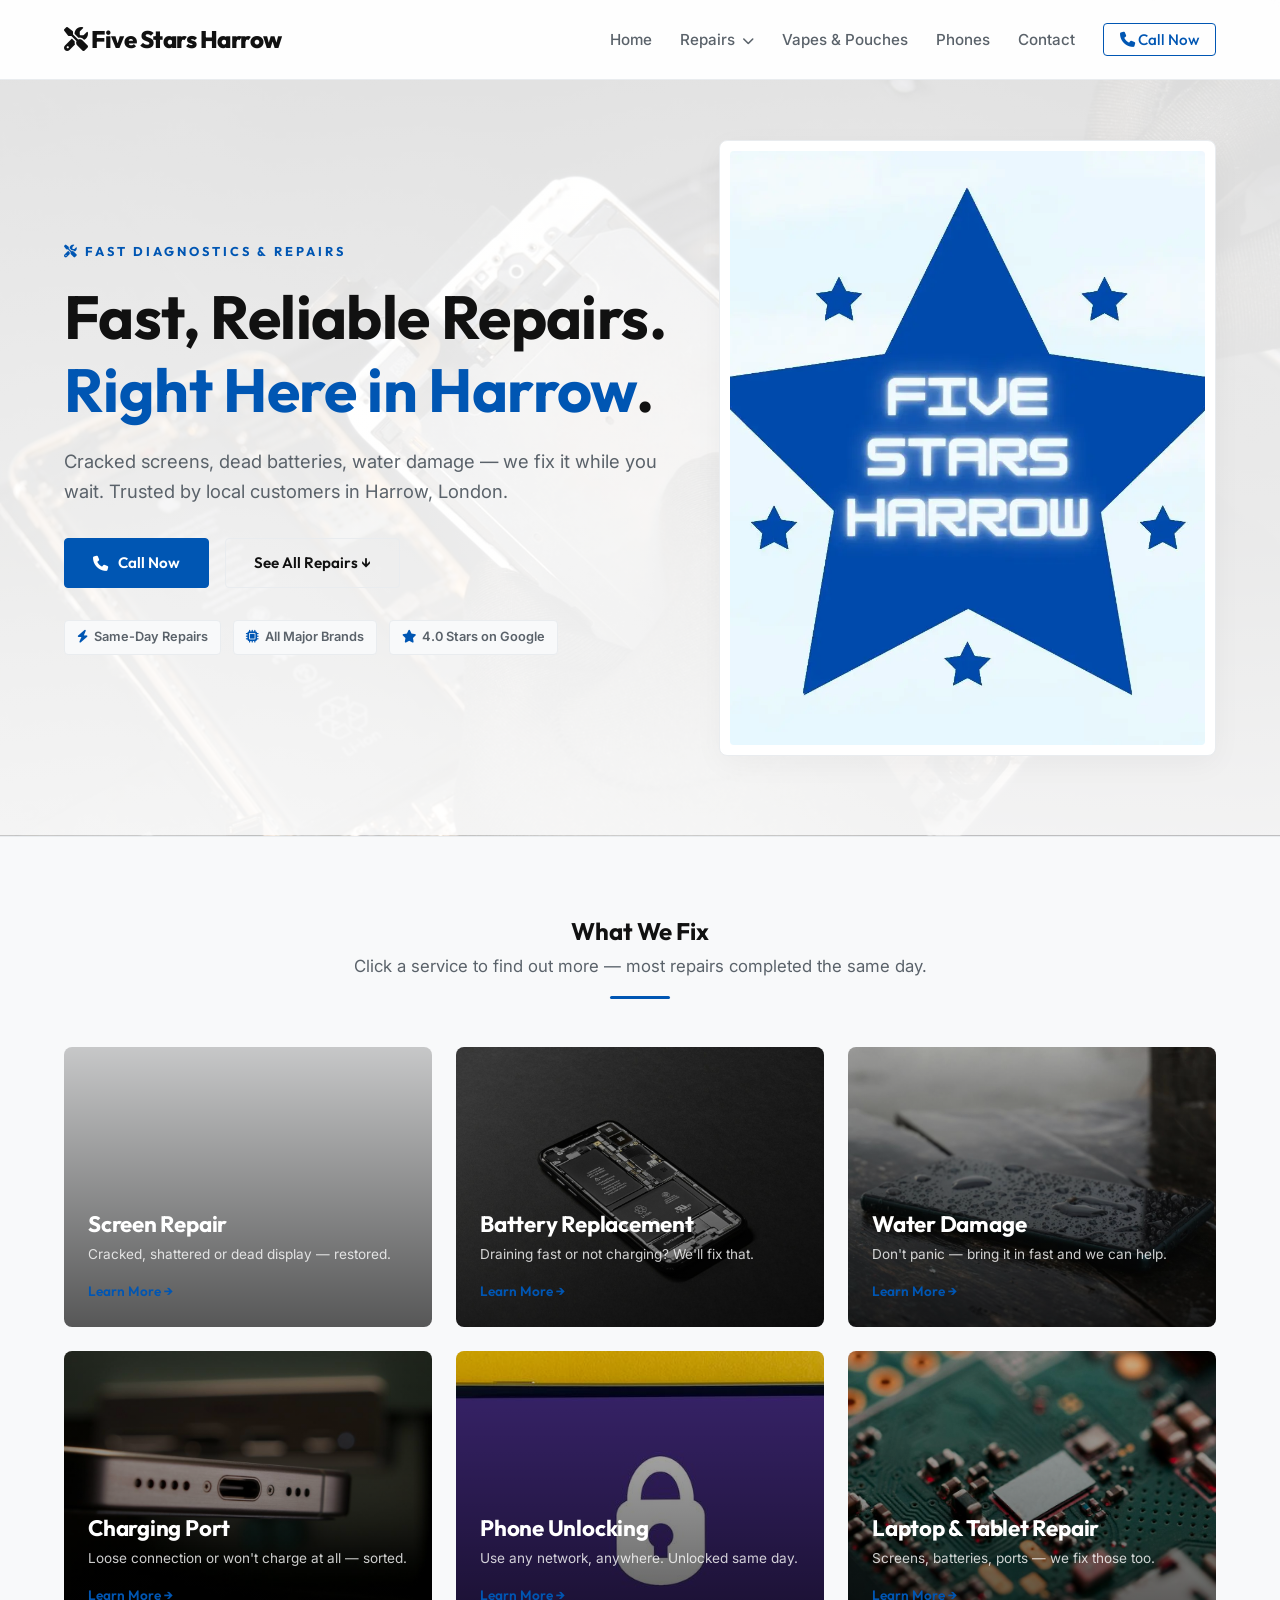
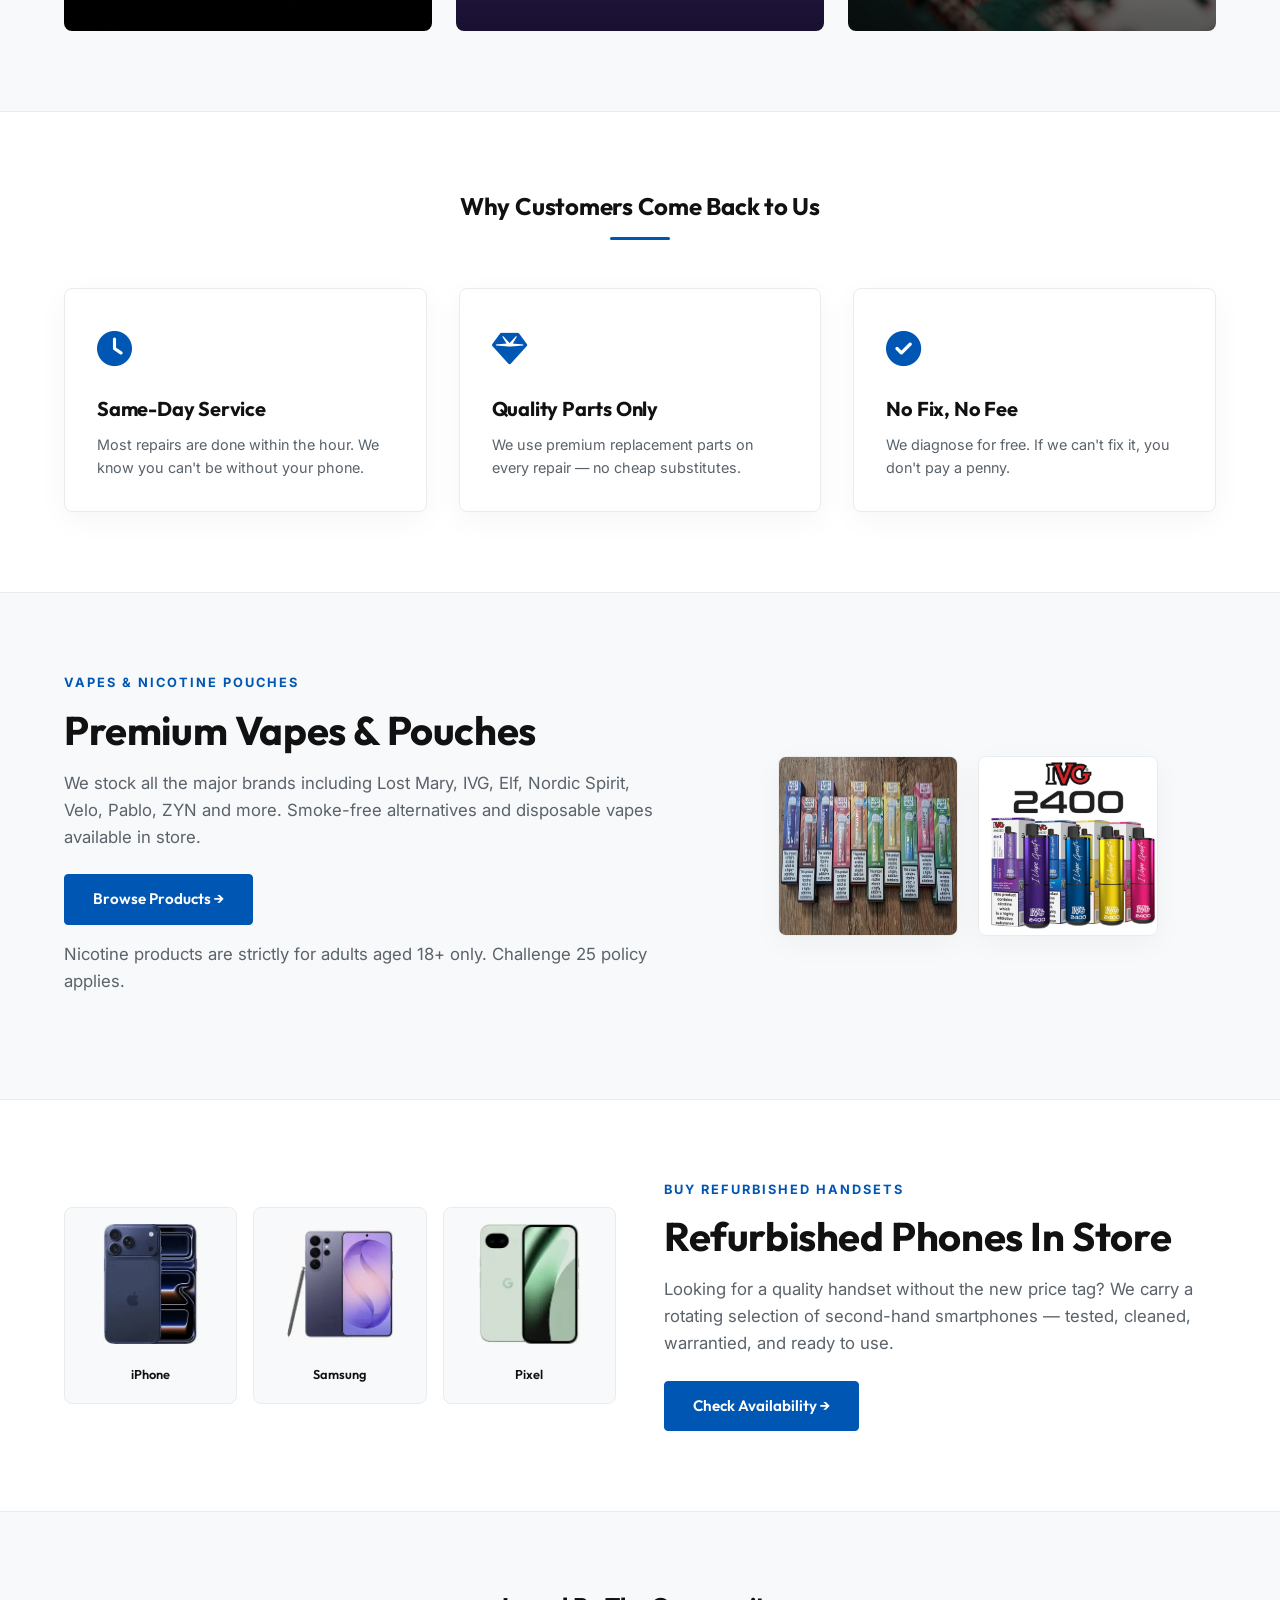
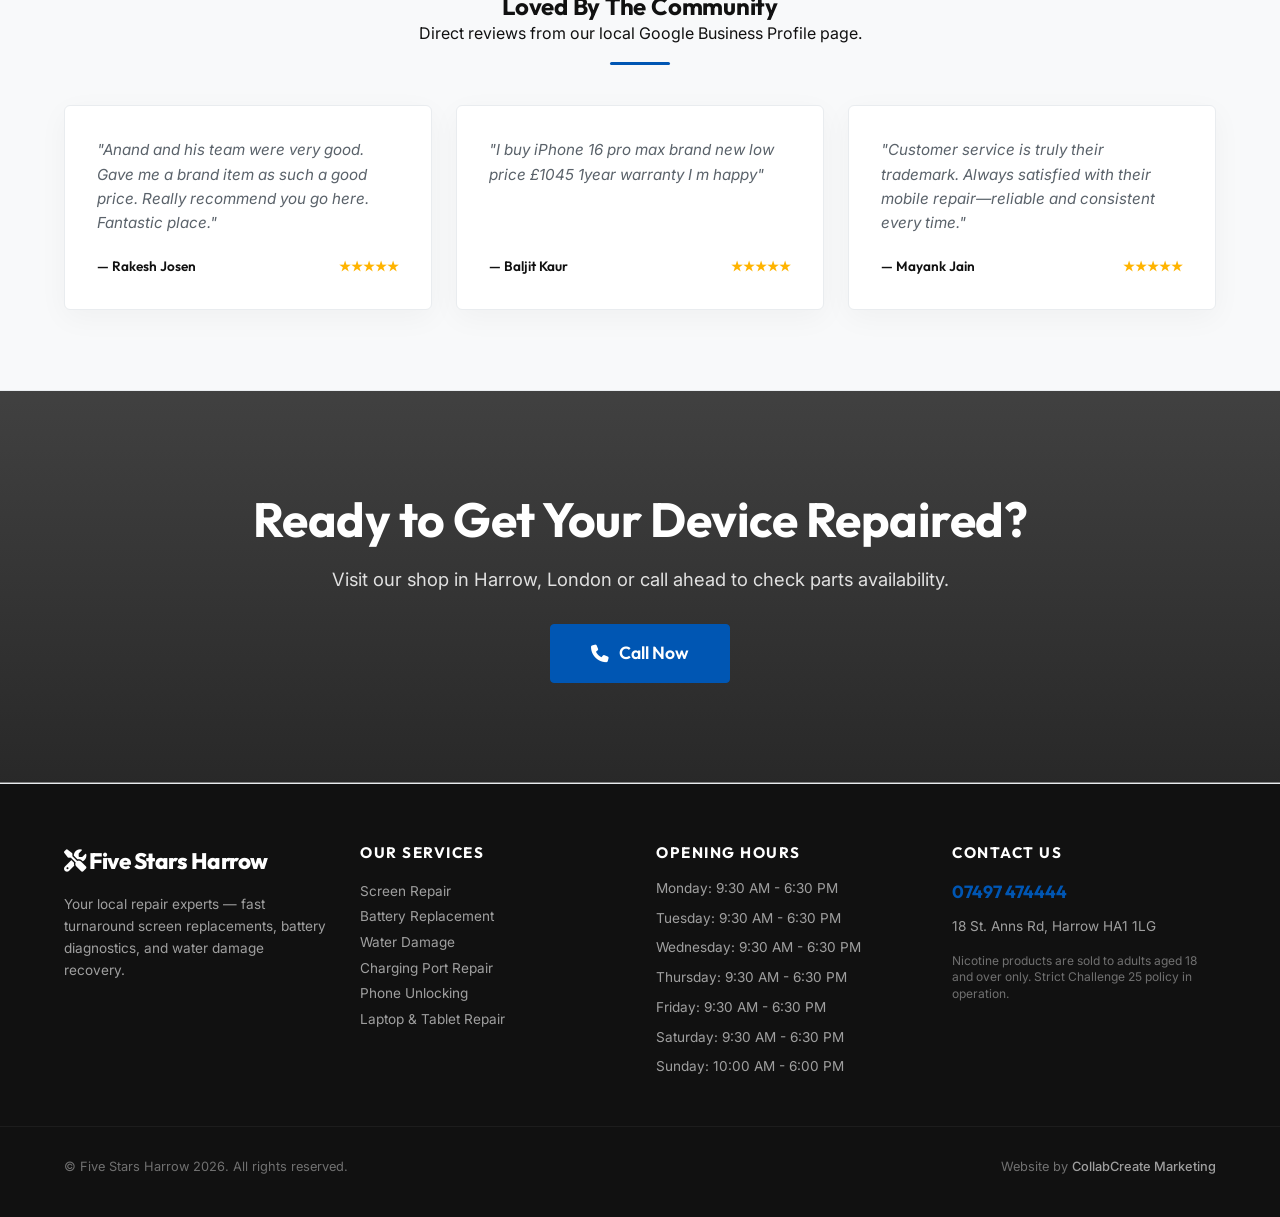
==== commit 8fd3af05: "Deploy premium responsive outreach site" ====
--- a/index.html
+++ b/index.html
@@ -56,10 +56,10 @@
         <div class="container hero-grid">
             <div class="hero-content reveal">
                 <span class="eyebrow"><i class="fa-solid fa-screwdriver-wrench"></i> Fast Diagnostics &amp; Repairs</span>
-                <h1>Fast, Reliable Repairs. <br>Right Here in <span class="primary-text">Harrow</span>.</h1>
+                <h1>Fast, Reliable Repairs. <br><span class="primary-text">Right Here in Harrow</span>.</h1>
                 <p class="hero-tagline">Cracked screens, dead batteries, water damage — we fix it while you wait. Trusted by local customers in Harrow, London.</p>
                 <div class="hero-btns">
-                    <a href="tel:07497474444" class="btn btn-primary"><i class="fa-solid fa-phone"></i> Call Now: 07497 474444</a>
+                    <a href="tel:07497474444" class="btn btn-primary"><i class="fa-solid fa-phone"></i> Call Now</a>
                     <a href="#services" class="btn btn-outline">See All Repairs &darr;</a>
                 </div>
                 <div class="walk-ins-tag">
@@ -91,7 +91,7 @@
             <div class="services-grid reveal">
                 <!-- Screen Repair -->
                 <a href="screen-repair.html" class="service-card-link">
-                    <div class="service-card" style="background-image: linear-gradient(rgba(17, 17, 17, 0.45), rgba(17, 17, 17, 0.75)), url('cracked-screen.jpg');">
+                    <div class="service-card" style="background-image: linear-gradient(rgba(0, 0, 0, 0.2), rgba(0, 0, 0, 0.65)), url('cracked-screen.jpg');">
                         <div class="card-content">
                             <h3>Screen Repair</h3>
                             <p>Cracked, shattered or dead display — restored.</p>
@@ -101,7 +101,7 @@
                 </a>
                 <!-- Battery Replacement -->
                 <a href="battery-replacement.html" class="service-card-link">
-                    <div class="service-card" style="background-image: linear-gradient(rgba(17, 17, 17, 0.45), rgba(17, 17, 17, 0.75)), url('battery-repair.jpg');">
+                    <div class="service-card" style="background-image: linear-gradient(rgba(0, 0, 0, 0.2), rgba(0, 0, 0, 0.65)), url('battery-repair.jpg');">
                         <div class="card-content">
                             <h3>Battery Replacement</h3>
                             <p>Draining fast or not charging? We'll fix that.</p>
@@ -111,7 +111,7 @@
                 </a>
                 <!-- Water Damage -->
                 <a href="water-damage.html" class="service-card-link">
-                    <div class="service-card" style="background-image: linear-gradient(rgba(17, 17, 17, 0.45), rgba(17, 17, 17, 0.75)), url('water-damage.jpg');">
+                    <div class="service-card" style="background-image: linear-gradient(rgba(0, 0, 0, 0.2), rgba(0, 0, 0, 0.65)), url('water-damage.jpg');">
                         <div class="card-content">
                             <h3>Water Damage</h3>
                             <p>Don't panic — bring it in fast and we can help.</p>
@@ -121,7 +121,7 @@
                 </a>
                 <!-- Charging Port -->
                 <a href="charging-port.html" class="service-card-link">
-                    <div class="service-card" style="background-image: linear-gradient(rgba(17, 17, 17, 0.45), rgba(17, 17, 17, 0.75)), url('charging-port.jpg');">
+                    <div class="service-card" style="background-image: linear-gradient(rgba(0, 0, 0, 0.2), rgba(0, 0, 0, 0.65)), url('charging-port.jpg');">
                         <div class="card-content">
                             <h3>Charging Port</h3>
                             <p>Loose connection or won't charge at all — sorted.</p>
@@ -131,7 +131,7 @@
                 </a>
                 <!-- Phone Unlocking -->
                 <a href="phone-unlocking.html" class="service-card-link">
-                    <div class="service-card" style="background-image: linear-gradient(rgba(17, 17, 17, 0.45), rgba(17, 17, 17, 0.75)), url('unlock-phone.jpg');">
+                    <div class="service-card" style="background-image: linear-gradient(rgba(0, 0, 0, 0.2), rgba(0, 0, 0, 0.65)), url('unlock-phone.jpg');">
                         <div class="card-content">
                             <h3>Phone Unlocking</h3>
                             <p>Use any network, anywhere. Unlocked same day.</p>
@@ -141,7 +141,7 @@
                 </a>
                 <!-- Laptop & Tablet Repair -->
                 <a href="laptop-tablet.html" class="service-card-link">
-                    <div class="service-card" style="background-image: linear-gradient(rgba(17, 17, 17, 0.45), rgba(17, 17, 17, 0.75)), url('circuit-board.jpg');">
+                    <div class="service-card" style="background-image: linear-gradient(rgba(0, 0, 0, 0.2), rgba(0, 0, 0, 0.65)), url('circuit-board.jpg');">
                         <div class="card-content">
                             <h3>Laptop &amp; Tablet Repair</h3>
                             <p>Screens, batteries, ports — we fix those too.</p>
@@ -258,7 +258,7 @@
         <div class="container">
             <h2>Ready to Get Your Device Repaired?</h2>
             <p>Visit our shop in Harrow, London or call ahead to check parts availability.</p>
-            <a href="tel:07497474444" class="btn btn-primary btn-large"><i class="fa-solid fa-phone"></i> Call 07497 474444</a>
+            <a href="tel:07497474444" class="btn btn-primary btn-large"><i class="fa-solid fa-phone"></i> Call Now</a>
         </div>
     </section>
 
--- a/styles.css
+++ b/styles.css
@@ -413,25 +413,9 @@
     transition: transform 0.3s ease, box-shadow 0.3s ease;
 }
 
-.service-card::after {
-    content: '';
-    position: absolute;
-    top: 0;
-    left: 0;
-    width: 100%;
-    height: 100%;
-    background: linear-gradient(to top, rgba(17, 17, 17, 0.95) 0%, rgba(17, 17, 17, 0.4) 60%, rgba(17, 17, 17, 0.1) 100%);
-    z-index: 1;
-    transition: background 0.3s ease;
-}
-
 .service-card:hover {
     transform: translateY(-4px);
     box-shadow: 0 12px 30px rgba(0, 0, 0, 0.15);
-}
-
-.service-card:hover::after {
-    background: linear-gradient(to top, rgba(17, 17, 17, 0.98) 0%, rgba(17, 17, 17, 0.5) 60%, rgba(17, 17, 17, 0.2) 100%);
 }
 
 .card-content {
@@ -677,12 +661,14 @@
     font-size: 3.5rem;
     color: #ffffff;
     margin-bottom: 16px;
+    text-shadow: 0 2px 10px rgba(0, 0, 0, 0.85), 0 1px 3px rgba(0, 0, 0, 0.9);
 }
 
 .service-hero p {
     font-size: 1.2rem;
     color: rgba(255, 255, 255, 0.85);
     margin-bottom: 28px;
+    text-shadow: 0 2px 10px rgba(0, 0, 0, 0.85), 0 1px 3px rgba(0, 0, 0, 0.9);
 }
 
 .details-grid {
@@ -862,10 +848,17 @@
 }
 
 .pouches-grid {
-    display: grid;
-    grid-template-columns: repeat(5, 1fr);
+    display: flex;
+    flex-wrap: wrap;
+    justify-content: center;
     gap: 20px;
     margin-top: 48px;
+}
+
+.brand-card {
+    flex: 1 1 calc(20% - 16px);
+    min-width: 180px;
+    max-width: 220px;
 }
 
 .vapes-grid-two {
@@ -1203,14 +1196,14 @@
     .hero-btns { justify-content: center; }
     .walk-ins-tag { justify-content: center; }
     .hero-image-wrapper { max-width: 450px; margin: 0 auto; }
-    .services-grid { grid-template-columns: repeat(2, 1fr); }
+    .services-grid { grid-template-columns: 1fr; }
     .why-us-grid { grid-template-columns: 1fr; gap: 20px; }
     .vapes-teaser-grid, .phones-teaser-grid, .contact-grid-page, .details-grid { grid-template-columns: 1fr; text-align: center; }
     .vape-brand-anchors { justify-content: center; }
     .phone-anchors-grid { max-width: 500px; margin: 0 auto; }
     .reviews-grid, .related-grid, .phones-grid { grid-template-columns: 1fr; }
     .footer-grid { grid-template-columns: repeat(2, 1fr); }
-    .pouches-grid { grid-template-columns: repeat(3, 1fr); }
+    .brand-card { flex: 1 1 calc(33.33% - 16px); min-width: 180px; max-width: 220px; }
     .exterior-img-style { max-height: 300px; }
 }
 
@@ -1247,19 +1240,41 @@
         background-color: var(--bg-alternate);
         border-radius: 6px;
     }
+    .dropdown {
+        width: 100%;
+        text-align: center;
+    }
+    .dropdown-trigger {
+        display: block;
+        width: 100%;
+        text-align: center;
+    }
     .dropdown-menu.active {
         display: block !important;
+    }
+    .dropdown-menu li {
+        width: 100%;
+        text-align: center;
+    }
+    .dropdown-menu li a {
+        text-align: center !important;
+        padding: 12px 20px;
     }
     .dropdown:hover .dropdown-menu { display: none; } /* disable hover on mobile */
     .dropdown.active .dropdown-menu { display: block; }
     .footer-grid { grid-template-columns: 1fr; text-align: center; }
     .footer-hours ul { align-items: center; }
     .footer-bottom { flex-direction: column; text-align: center; }
-    .pouches-grid { grid-template-columns: repeat(2, 1fr); }
+    .brand-card { flex: 1 1 calc(50% - 16px); min-width: 140px; max-width: 180px; }
+    
+    /* Hide details-image on mobile to prevent random/duplicate images before gallery */
+    .details-image {
+        display: none !important;
+    }
     
     /* Phone Unlocking Hero Position Adjust (Checklist Issue 4) */
     .phone-unlock-hero {
-        background-position: center 25% !important;
+        background-position: center 20% !important;
     }
     
     /* Expand buttons on mobile */
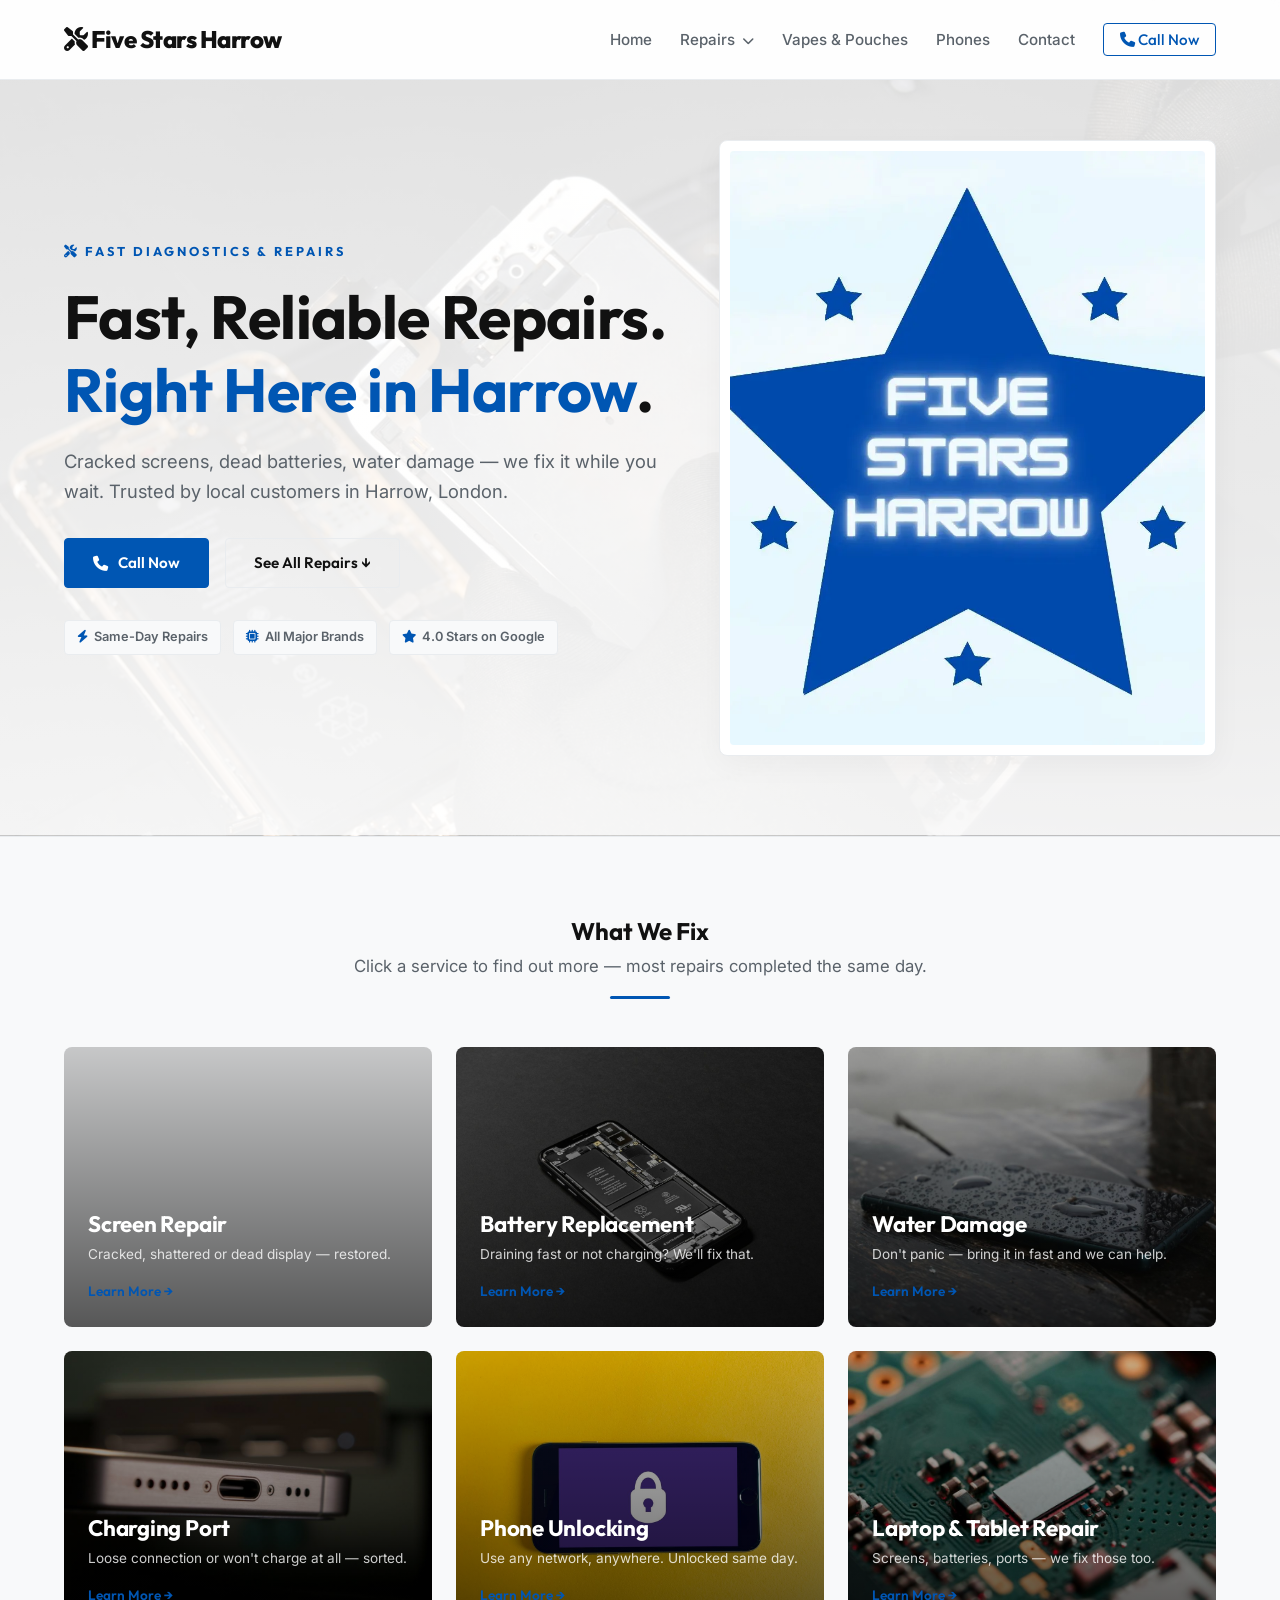
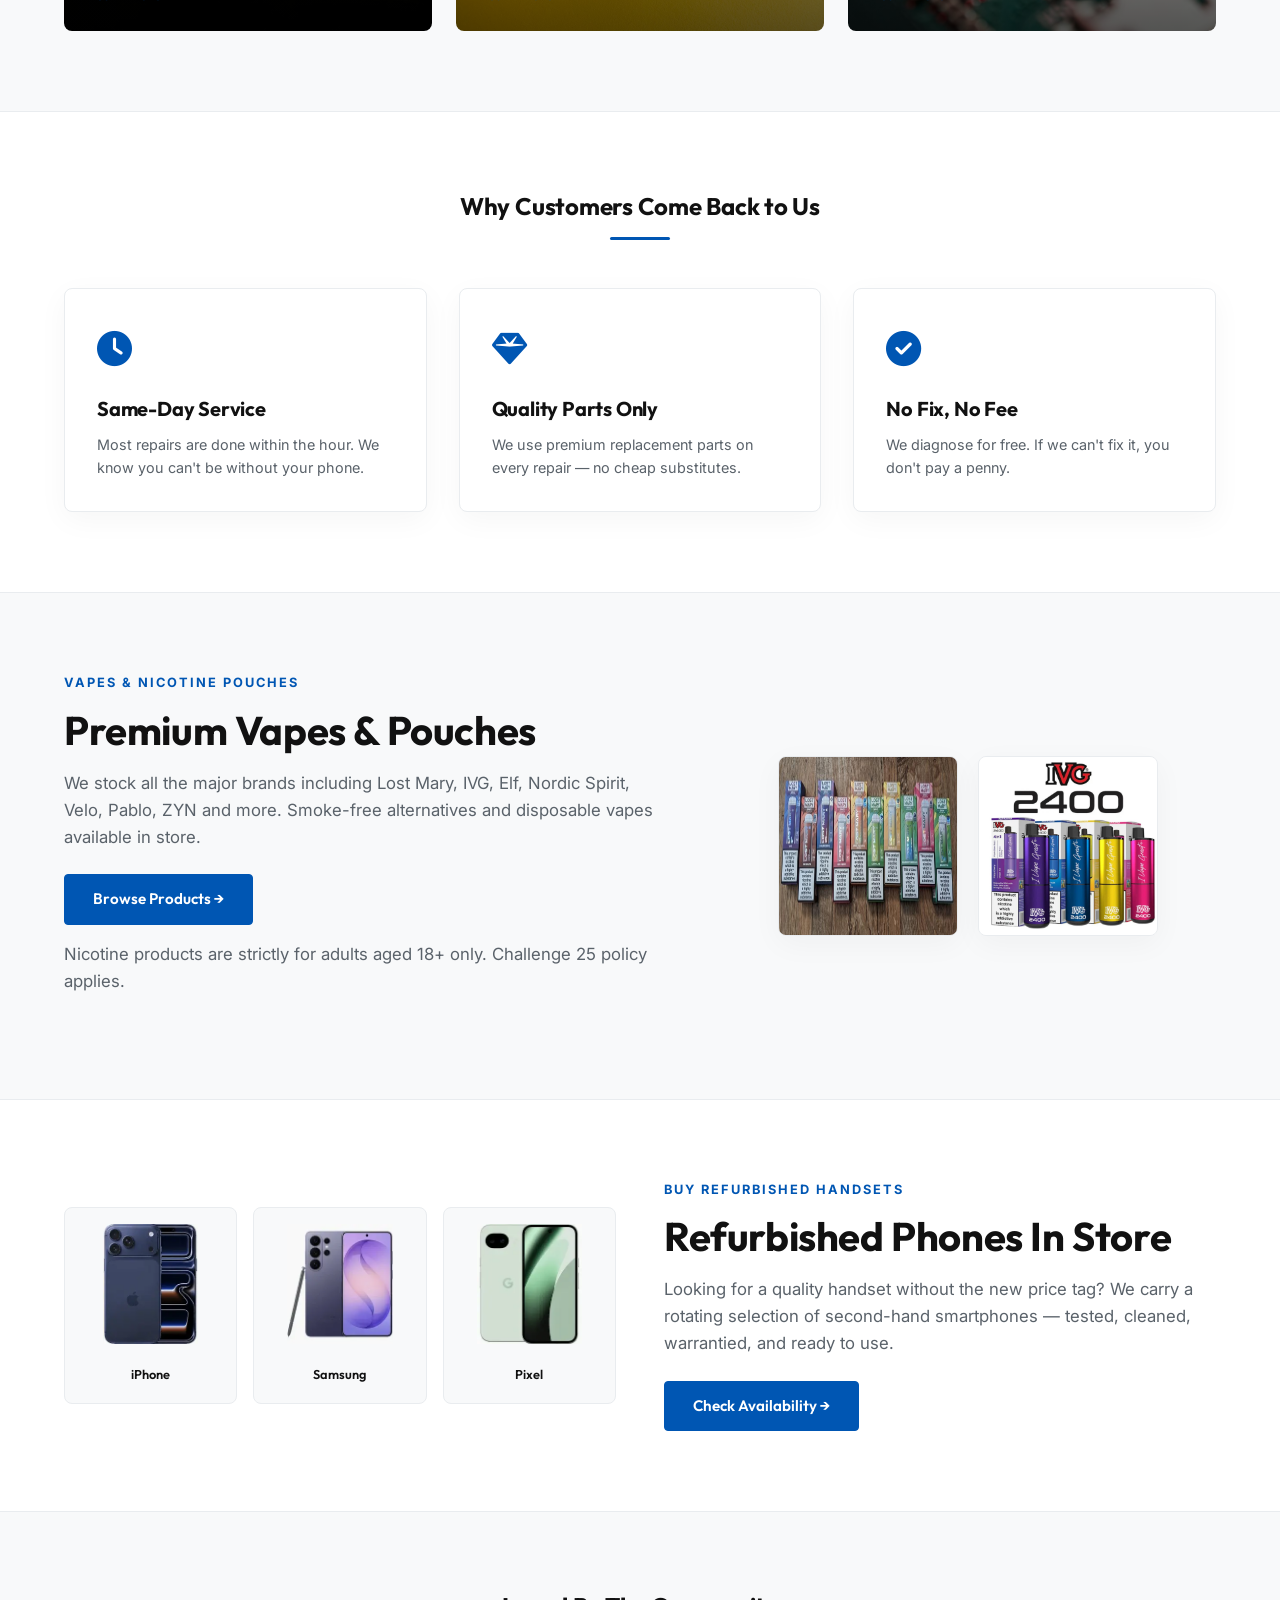
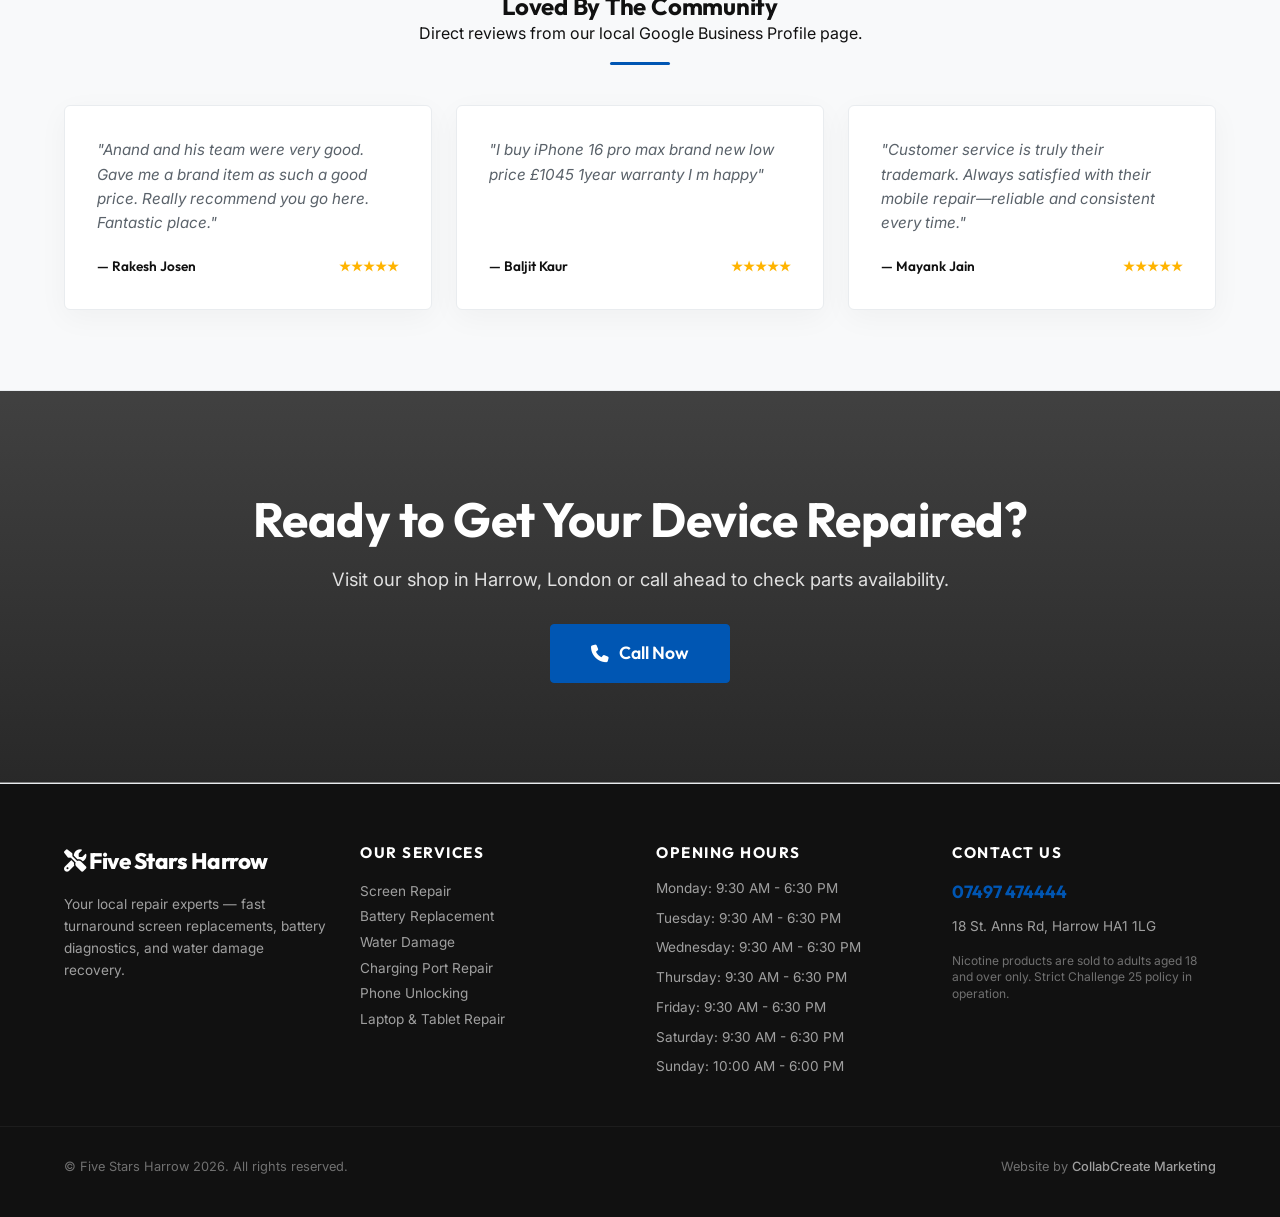
==== commit 55712560: "Deploy premium responsive outreach site" ====
--- a/index.html
+++ b/index.html
@@ -45,6 +45,7 @@
                 <li><a href="vapes-pouches.html">Vapes &amp; Pouches</a></li>
                 <li><a href="phones-in-store.html">Phones</a></li>
                 <li><a href="contact.html">Contact</a></li>
+                
                 <li><a href="tel:07497474444" class="btn-nav-cta"><i class="fa-solid fa-phone"></i> Call Now</a></li>
             </ul>
             <div class="hamburger" id="hamburger"><i class="fa-solid fa-bars"></i></div>
@@ -274,6 +275,7 @@
             <div class="footer-brand">
                 <a href="index.html" class="footer-logo"><i class="fa-solid fa-screwdriver-wrench"></i> Five Stars Harrow</a>
                 <p style="margin-top: 15px; font-size: 0.85rem; line-height: 1.6; color: rgba(255, 255, 255, 0.6);">Your local repair experts — fast turnaround screen replacements, battery diagnostics, and water damage recovery.</p>
+                
             </div>
             <div class="footer-links">
                 <h4>Our Services</h4>
--- a/styles.css
+++ b/styles.css
@@ -655,6 +655,13 @@
     background-size: cover;
     background-position: center;
     color: #ffffff;
+}
+
+.phone-unlock-hero {
+    background-size: contain !important;
+    background-repeat: no-repeat !important;
+    background-position: right 10% center !important;
+    background-color: #0a0a0a !important;
 }
 
 .service-hero h1 {
@@ -1274,7 +1281,8 @@
     
     /* Phone Unlocking Hero Position Adjust (Checklist Issue 4) */
     .phone-unlock-hero {
-        background-position: center 20% !important;
+        background-size: cover !important;
+        background-position: center 25% !important;
     }
     
     /* Expand buttons on mobile */
